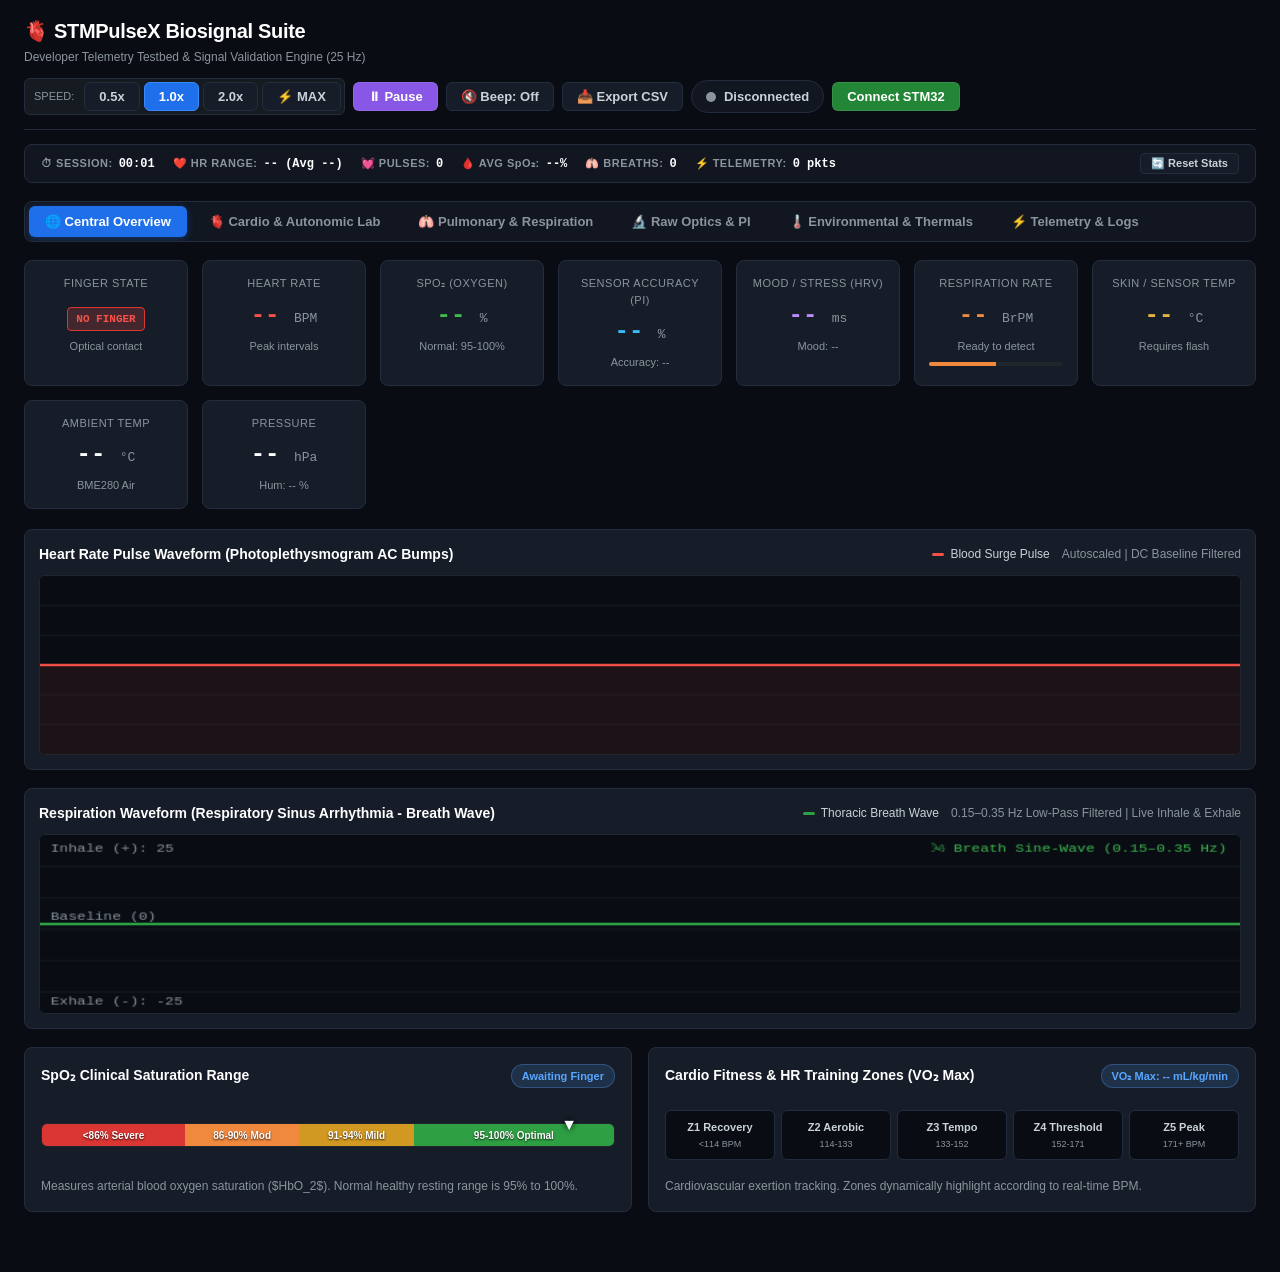
==== STMPulseX_Debug_Web/index.html @ 17042ef1 "feat(web): restructure developer telemetry suite into STMPulseX_Debug_Web with modular architecture " ====
<!DOCTYPE html>
<html lang="en">
<head>
  <meta charset="UTF-8">
  <meta name="viewport" content="width=device-width, initial-scale=1.0">
  <title>STMPulseX — Developer Biosignal Suite & Diagnostic Testbed</title>
  <link rel="stylesheet" href="css/main.css">
  <link rel="stylesheet" href="css/components.css">
</head>
<body>

  <!-- Top Header & Global Controls Toolbar -->
  <header>
    <div class="brand-wrap">
      <h1>🫀 STMPulseX Biosignal Suite</h1>
      <p>Developer Telemetry Testbed &amp; Signal Validation Engine (25 Hz)</p>
    </div>

    <div class="toolbar">
      <div style="display: flex; gap: 4px; align-items: center; background: #161b22; padding: 3px; border-radius: 6px; border: 1px solid var(--border);">
        <span style="font-size: 11px; color: var(--text-dim); margin: 0 6px;">SPEED:</span>
        <button class="btn btn-secondary" id="speedSlowBtn" onclick="setSpeed(0.5)">0.5x</button>
        <button class="btn btn-secondary active" id="speedNormalBtn" onclick="setSpeed(1.0)">1.0x</button>
        <button class="btn btn-secondary" id="speedFastBtn" onclick="setSpeed(2.0)">2.0x</button>
        <button class="btn btn-secondary" id="speedMaxBtn" onclick="setSpeed('max')" title="Real-time Max Speed (~1 sec sweep)">⚡ MAX</button>
      </div>

      <button class="btn btn-pause" id="pauseBtn" onclick="togglePause()">⏸ Pause</button>
      <button class="btn btn-secondary" id="audioBtn" onclick="toggleAudio()" title="Toggle clinical pulse audio beep">🔇 Beep: Off</button>
      <button class="btn btn-secondary" id="csvBtn" onclick="exportCSV()" title="Download session telemetry data as CSV">📥 Export CSV</button>

      <div class="status-badge">
        <span class="dot" id="statusDot"></span>
        <span id="statusText">Disconnected</span>
      </div>
      <button class="btn" id="connectBtn">Connect STM32</button>
    </div>
  </header>

  <!-- Live Session Statistics Banner -->
  <div class="session-stats-bar">
    <div class="stat-item"><span class="stat-label">⏱ SESSION:</span> <span class="stat-val" id="statElapsed">00:00</span></div>
    <div class="stat-item"><span class="stat-label">❤️ HR RANGE:</span> <span class="stat-val" id="statHRRange">-- (Avg --)</span></div>
    <div class="stat-item"><span class="stat-label">💓 PULSES:</span> <span class="stat-val" id="statBeats">0</span></div>
    <div class="stat-item"><span class="stat-label">🩸 AVG SpO₂:</span> <span class="stat-val" id="statAvgSpO2">--%</span></div>
    <div class="stat-item"><span class="stat-label">🫁 BREATHS:</span> <span class="stat-val" id="statBreaths">0</span></div>
    <div class="stat-item"><span class="stat-label">⚡ TELEMETRY:</span> <span class="stat-val" id="statPackets">0 pkts</span></div>
    <button class="btn-stat-reset" onclick="resetSessionStats()" title="Reset session counters">🔄 Reset Stats</button>
  </div>

  <!-- Primary Navigation Tabs -->
  <nav class="tab-nav">
    <button class="tab-btn active" data-tab="tab-overview">🌐 Central Overview</button>
    <button class="tab-btn" data-tab="tab-cardio">🫀 Cardio &amp; Autonomic Lab</button>
    <button class="tab-btn" data-tab="tab-respiration">🫁 Pulmonary &amp; Respiration</button>
    <button class="tab-btn" data-tab="tab-optics">🔬 Raw Optics &amp; PI</button>
    <button class="tab-btn" data-tab="tab-environment">🌡️ Environmental &amp; Thermals</button>
    <button class="tab-btn" data-tab="tab-telemetry">⚡ Telemetry &amp; Logs</button>
  </nav>

  <!-- Main Container -->
  <main class="tab-content">

    <!-- ==================== TAB 1: CENTRAL OVERVIEW ==================== -->
    <section class="tab-pane active" id="tab-overview">
      <!-- 9 Metric Summary Grid -->
      <div class="grid">
        <div class="card">
          <div class="label">Finger State</div>
          <div class="value" id="valFinger"><span class="finger-indicator finger-no">NO FINGER</span></div>
          <div class="subtext" id="subFinger">Optical contact</div>
        </div>
        <div class="card">
          <div class="label">Heart Rate</div>
          <div class="value" style="color: #f85149;"><span id="valBPM">--</span> <span class="unit">BPM</span></div>
          <div class="subtext" id="subBPM">Peak intervals</div>
        </div>
        <div class="card">
          <div class="label">SpO₂ (Oxygen)</div>
          <div class="value" style="color: #3fb950;"><span id="valSpO2">--</span> <span class="unit">%</span></div>
          <div class="subtext" id="subSpO2">Normal: 95-100%</div>
        </div>
        <div class="card">
          <div class="label">Sensor Accuracy (PI)</div>
          <div class="value" style="color: var(--cyan);"><span id="valPI">--</span> <span class="unit">%</span></div>
          <div class="subtext" id="subPI">Accuracy: --</div>
        </div>
        <div class="card">
          <div class="label">Mood / Stress (HRV)</div>
          <div class="value" style="color: var(--purple);"><span id="valHRV">--</span> <span class="unit">ms</span></div>
          <div class="subtext" id="subHRV">Mood: --</div>
        </div>
        <div class="card">
          <div class="label">Respiration Rate</div>
          <div class="value" style="color: var(--orange);"><span id="valResp">--</span> <span class="unit">BrPM</span></div>
          <div class="subtext" id="subResp">Ready to detect</div>
          <div style="margin-top: 8px; height: 4px; background: #21262d; border-radius: 2px; overflow: hidden;">
            <div id="breathBar" style="height: 100%; width: 50%; background: var(--orange); transition: width 0.12s linear;"></div>
          </div>
        </div>
        <div class="card">
          <div class="label">Skin / Sensor Temp</div>
          <div class="value" style="color: #e3b341;"><span id="valSkinTemp">--</span> <span class="unit">°C</span></div>
          <div class="subtext" id="subSkinTemp">Requires flash</div>
        </div>
        <div class="card">
          <div class="label">Ambient Temp</div>
          <div class="value"><span id="valTemp">--</span> <span class="unit">°C</span></div>
          <div class="subtext">BME280 Air</div>
        </div>
        <div class="card">
          <div class="label">Pressure</div>
          <div class="value"><span id="valPress">--</span> <span class="unit">hPa</span></div>
          <div class="subtext" id="subHum">Hum: -- %</div>
        </div>
      </div>

      <!-- Real-Time Waveform 1: PPG Pulse -->
      <div class="chart-container">
        <div class="chart-header">
          <div class="chart-title">Heart Rate Pulse Waveform (Photoplethysmogram AC Bumps)</div>
          <div class="legend">
            <div class="legend-item"><span class="legend-color" style="background: #f85149;"></span> Blood Surge Pulse</div>
            <div style="color: var(--text-dim);">Autoscaled | DC Baseline Filtered</div>
          </div>
        </div>
        <div class="canvas-wrap">
          <canvas id="ppgCanvas" width="900" height="180"></canvas>
          <div class="pause-overlay">PAUSED</div>
        </div>
      </div>

      <!-- Real-Time Waveform 2: Respiration Waveform -->
      <div class="chart-container">
        <div class="chart-header">
          <div class="chart-title">Respiration Waveform (Respiratory Sinus Arrhythmia - Breath Wave)</div>
          <div class="legend">
            <div class="legend-item"><span class="legend-color" style="background: #2ea043;"></span> Thoracic Breath Wave</div>
            <div style="color: var(--text-dim);">0.15–0.35 Hz Low-Pass Filtered | Live Inhale &amp; Exhale</div>
          </div>
        </div>
        <div class="canvas-wrap">
          <canvas id="respCanvas" width="900" height="170"></canvas>
          <div class="pause-overlay">PAUSED</div>
        </div>
      </div>

      <!-- Advanced Widgets: SpO2 Gauge & VO2 Max Zones -->
      <div class="analysis-panel">
        <div class="widget-card">
          <div class="widget-header">
            <div class="widget-title">SpO₂ Clinical Saturation Range</div>
            <div class="widget-badge" id="spo2Badge">Awaiting Finger</div>
          </div>
          <div class="meter-bar-container">
            <div class="meter-bar">
              <div class="meter-seg seg-severe"><span>&lt;86% Severe</span></div>
              <div class="meter-seg seg-mod"><span>86-90% Mod</span></div>
              <div class="meter-seg seg-mild"><span>91-94% Mild</span></div>
              <div class="meter-seg seg-optimal"><span>95-100% Optimal</span></div>
            </div>
            <div class="meter-needle" id="spo2Needle" style="left: 92%;">▼</div>
          </div>
          <div class="widget-desc" id="spo2Desc">Measures arterial blood oxygen saturation ($HbO_2$). Normal healthy resting range is 95% to 100%.</div>
        </div>

        <div class="widget-card">
          <div class="widget-header">
            <div class="widget-title">Cardio Fitness &amp; HR Training Zones (VO₂ Max)</div>
            <div class="widget-badge" id="vo2Badge">VO₂ Max: -- mL/kg/min</div>
          </div>
          <div class="zones-container">
            <div class="zone-box zone-1" id="zoneBox1">
              <div class="zone-name">Z1 Recovery</div>
              <div class="zone-range">&lt;114 BPM</div>
            </div>
            <div class="zone-box zone-2" id="zoneBox2">
              <div class="zone-name">Z2 Aerobic</div>
              <div class="zone-range">114-133</div>
            </div>
            <div class="zone-box zone-3" id="zoneBox3">
              <div class="zone-name">Z3 Tempo</div>
              <div class="zone-range">133-152</div>
            </div>
            <div class="zone-box zone-4" id="zoneBox4">
              <div class="zone-name">Z4 Threshold</div>
              <div class="zone-range">152-171</div>
            </div>
            <div class="zone-box zone-5" id="zoneBox5">
              <div class="zone-name">Z5 Peak</div>
              <div class="zone-range">171+ BPM</div>
            </div>
          </div>
          <div class="widget-desc" id="zoneDesc">Cardiovascular exertion tracking. Zones dynamically highlight according to real-time BPM.</div>
        </div>
      </div>
    </section>

    <!-- ==================== TAB 2: CARDIO LAB ==================== -->
    <section class="tab-pane" id="tab-cardio">
      <div class="chart-container">
        <div class="chart-header">
          <div class="chart-title">Photoplethysmogram (High-Resolution AC Blood Surge Pulse)</div>
          <div class="legend">
            <div class="legend-item"><span class="legend-color" style="background: #f85149;"></span> Systolic Peaks &amp; Dicrotic Notch</div>
          </div>
        </div>
        <div class="canvas-wrap">
          <canvas id="cardioPPGCanvas" width="900" height="190"></canvas>
          <div class="pause-overlay">PAUSED</div>
        </div>
      </div>

      <div class="chart-container">
        <div class="chart-header">
          <div class="chart-title">60-Second Physiological Trend Line (Autonomic Recovery &amp; Saturation History)</div>
          <div class="legend">
            <div class="legend-item"><span class="legend-color" style="background: #f85149;"></span> Heart Rate (40–160 BPM)</div>
            <div class="legend-item"><span class="legend-color" style="background: #3fb950;"></span> SpO₂ (80–100%)</div>
            <div style="color: var(--text-dim);">1 Hz Rolling Window | 60-Sec History</div>
          </div>
        </div>
        <div class="canvas-wrap">
          <canvas id="trendCanvas" width="900" height="170"></canvas>
          <div class="pause-overlay">PAUSED</div>
        </div>
      </div>
    </section>

    <!-- ==================== TAB 3: RESPIRATION LAB ==================== -->
    <section class="tab-pane" id="tab-respiration">
      <div class="chart-container">
        <div class="chart-header">
          <div class="chart-title">Respiration Waveform (Respiratory Sinus Arrhythmia - 0.15–0.35 Hz)</div>
          <div class="legend">
            <div class="legend-item"><span class="legend-color" style="background: #2ea043;"></span> Inhale Crest (+) / Exhale Trough (-)</div>
            <div style="color: var(--text-dim);">14-Sample Tuned Low-Pass Filter</div>
          </div>
        </div>
        <div class="canvas-wrap">
          <canvas id="respLabCanvas" width="900" height="200"></canvas>
          <div class="pause-overlay">PAUSED</div>
        </div>
      </div>

      <div class="widget-card" style="margin-bottom: 18px;">
        <div class="widget-header">
          <div class="widget-title">Respiratory Dynamics &amp; Testing Guide</div>
          <div class="widget-badge" style="background: rgba(46, 160, 67, 0.2); color: #3fb950; border-color: #2ea043;">Tuned for 5 to 54 BrPM</div>
        </div>
        <div style="font-size: 13px; color: var(--text); line-height: 1.6;">
          <p><strong>• Rapid Breathing / Hyperventilation:</strong> Breathe rapidly (panting). Notice the green sine wave tighten into fast oscillations (up to ~54 BrPM / 1.1s cycle) without being drowned out by the 1.2 Hz heartbeat pulse.</p>
          <p style="margin-top: 6px;"><strong>• Slow Meditative / Pranayama Breathing:</strong> Take deep, slow breaths. Notice the wave smoothly stretch wide across the screen (down to ~5 BrPM / 12s cycle).</p>
          <p style="margin-top: 6px;"><strong>• Breath-Holding / Apnea:</strong> Hold your breath for &gt;5.5 seconds. Notice the wave settle completely flat along the center dashed zero-baseline with status <code>Holding breath / Steady</code>.</p>
        </div>
      </div>
    </section>

    <!-- ==================== TAB 4: RAW OPTICS & PI ==================== -->
    <section class="tab-pane" id="tab-optics">
      <div class="chart-container">
        <div class="chart-header">
          <div class="chart-title">Raw Infrared Channel (880 nm Photodiode ADC Counts)</div>
          <div class="legend">
            <div class="legend-item"><span class="legend-color" style="background: var(--cyan);"></span> IR Channel (Cyan)</div>
            <div style="color: var(--text-dim);">Dynamic Autoscaled (Min/Max Centered)</div>
          </div>
        </div>
        <div class="canvas-wrap">
          <canvas id="rawIRCanvas" width="900" height="180"></canvas>
          <div class="pause-overlay">PAUSED</div>
        </div>
      </div>

      <div class="chart-container">
        <div class="chart-header">
          <div class="chart-title">Raw Red Channel (660 nm LED Photodiode ADC Counts)</div>
          <div class="legend">
            <div class="legend-item"><span class="legend-color" style="background: #fb923c;"></span> Red Channel (Orange)</div>
            <div style="color: var(--text-dim);">Dynamic Autoscaled (Min/Max Centered)</div>
          </div>
        </div>
        <div class="canvas-wrap">
          <canvas id="rawRedCanvas" width="900" height="180"></canvas>
          <div class="pause-overlay">PAUSED</div>
        </div>
      </div>
    </section>

    <!-- ==================== TAB 5: ENVIRONMENTAL & THERMALS ==================== -->
    <section class="tab-pane" id="tab-environment">
      <div class="analysis-panel">
        <div class="widget-card">
          <div class="widget-header">
            <div class="widget-title">Thermal Comparison &amp; Peripheral Gradient (ΔT)</div>
            <div class="widget-badge">Vasomotor Tone</div>
          </div>
          <div style="margin: 14px 0; font-size: 14px; line-height: 1.6;">
            <p><strong>Skin / Die Temperature:</strong> <span id="envSkinVal" style="color: #e3b341; font-weight: 700;">-- °C</span> (MAX30102 Die)</p>
            <p style="margin-top: 6px;"><strong>Ambient Air Temperature:</strong> <span id="envAirVal" style="font-weight: 700;">-- °C</span> (BME280)</p>
            <p style="margin-top: 8px; font-size: 15px;"><strong>Thermal Gradient (ΔT):</strong> <span id="envGradientVal" style="color: #3fb950; font-weight: 700;">-- °C</span></p>
          </div>
          <div class="widget-desc">A positive gradient (Skin &gt; Air by 3–8°C) confirms healthy peripheral circulation. A low or negative gradient indicates peripheral vasoconstriction or cold extremities.</div>
        </div>

        <div class="widget-card">
          <div class="widget-header">
            <div class="widget-title">Atmospheric &amp; Barometric Conditions</div>
            <div class="widget-badge">Bosch BME280</div>
          </div>
          <div style="margin: 14px 0; font-size: 14px; line-height: 1.6;">
            <p><strong>Barometric Pressure:</strong> <span id="envPressVal" style="font-weight: 700;">-- hPa</span></p>
            <p style="margin-top: 6px;"><strong>Relative Humidity:</strong> <span id="envHumVal" style="font-weight: 700;">-- %</span></p>
          </div>
          <div class="widget-desc">64-bit precision temperature, humidity, and barometric atmospheric pressure compensation.</div>
        </div>
      </div>
    </section>

    <!-- ==================== TAB 6: TELEMETRY & LOGS ==================== -->
    <section class="tab-pane" id="tab-telemetry">
      <div class="chart-header">
        <div class="chart-title" style="font-size: 13px;">Raw 25 Hz USB Serial Telemetry Stream</div>
        <div style="display: flex; align-items: center; gap: 8px;">
          <button class="btn btn-secondary" onclick="copyAllLogs()">📋 Copy All Logs</button>
          <button class="btn btn-secondary" onclick="copyLast100Logs()">📋 Copy Last 100 Lines</button>
          <button class="btn btn-secondary" onclick="clearLogs()">🗑 Clear</button>
          <button class="btn btn-secondary" onclick="exportCSV()">📥 Export CSV</button>
          <span class="toast" id="copyToast">✔ Copied!</span>
        </div>
      </div>
      <div class="log-box" id="logBox">Waiting for connection... Close PuTTY or serial monitors, then click "Connect STM32" above.</div>
    </section>

  </main>

  <!-- Modular Scripts -->
  <script src="js/audio.js"></script>
  <script src="js/export.js"></script>
  <script src="js/charts.js"></script>
  <script src="js/dsp.js"></script>
  <script src="js/app.js"></script>
</body>
</html>
---- STMPulseX_Debug_Web/css/main.css ----
:root {
  --bg: #090d13;
  --panel-bg: #111620;
  --card-bg: #161d28;
  --card-hover: #1c2534;
  --border: #232d3d;
  --border-focus: #388bfd;
  --text: #c9d1d9;
  --text-dim: #8b949e;
  --text-bright: #ffffff;
  --accent: #58a6ff;
  --green: #2ea043;
  --green-bright: #3fb950;
  --red: #f85149;
  --orange: #f0883e;
  --cyan: #38bdf8;
  --purple: #bc8cff;
  --yellow: #d29922;
  --font-main: -apple-system, BlinkMacSystemFont, "Segoe UI", Roboto, Helvetica, Arial, sans-serif;
  --font-mono: ui-monospace, SFMono-Regular, "SF Mono", Menlo, Consolas, "Liberation Mono", monospace;
}

* {
  box-sizing: border-box;
  margin: 0;
  padding: 0;
}

body {
  font-family: var(--font-main);
  background: var(--bg);
  color: var(--text);
  padding: 16px 24px 40px 24px;
  line-height: 1.5;
  -webkit-font-smoothing: antialiased;
}

/* Header & Controls Toolbar */
header {
  display: flex;
  justify-content: space-between;
  align-items: center;
  margin-bottom: 14px;
  padding-bottom: 14px;
  border-bottom: 1px solid var(--border);
  flex-wrap: wrap;
  gap: 12px;
}

.brand-wrap h1 {
  font-size: 20px;
  font-weight: 700;
  color: var(--text-bright);
  letter-spacing: -0.3px;
  display: flex;
  align-items: center;
  gap: 8px;
}

.brand-wrap p {
  font-size: 12px;
  color: var(--text-dim);
  margin-top: 2px;
}

.toolbar {
  display: flex;
  align-items: center;
  gap: 8px;
  flex-wrap: wrap;
}

/* Navigation Tabs */
.tab-nav {
  display: flex;
  gap: 6px;
  background: var(--panel-bg);
  padding: 4px;
  border-radius: 8px;
  border: 1px solid var(--border);
  margin-bottom: 18px;
  overflow-x: auto;
}

.tab-btn {
  background: transparent;
  color: var(--text-dim);
  border: none;
  padding: 8px 16px;
  font-size: 13px;
  font-weight: 600;
  border-radius: 6px;
  cursor: pointer;
  transition: all 0.2s ease;
  white-space: nowrap;
  display: inline-flex;
  align-items: center;
  gap: 6px;
}

.tab-btn:hover {
  color: var(--text-bright);
  background: rgba(255, 255, 255, 0.05);
}

.tab-btn.active {
  background: #1f6feb;
  color: #fff;
  box-shadow: 0 2px 8px rgba(31, 111, 235, 0.35);
}

.tab-content {
  display: block;
}

.tab-pane {
  display: none;
  animation: fadeIn 0.2s ease-in-out;
}

.tab-pane.active {
  display: block;
}

@keyframes fadeIn {
  from { opacity: 0; transform: translateY(4px); }
  to { opacity: 1; transform: translateY(0); }
}

/* Session Statistics Banner */
.session-stats-bar {
  display: flex;
  gap: 18px;
  align-items: center;
  background: var(--panel-bg);
  border: 1px solid var(--border);
  border-radius: 8px;
  padding: 8px 16px;
  margin-bottom: 18px;
  font-size: 12px;
  flex-wrap: wrap;
}

.stat-item {
  display: flex;
  gap: 6px;
  align-items: center;
}

.stat-label {
  color: var(--text-dim);
  font-weight: 600;
  letter-spacing: 0.5px;
  font-size: 11px;
}

.stat-val {
  color: var(--text-bright);
  font-family: var(--font-mono);
  font-weight: 700;
}

.btn-stat-reset {
  margin-left: auto;
  background: var(--card-bg);
  border: 1px solid var(--border);
  color: var(--text);
  border-radius: 4px;
  padding: 3px 10px;
  font-size: 11px;
  font-weight: 600;
  cursor: pointer;
  transition: all 0.15s ease;
}

.btn-stat-reset:hover {
  background: var(--card-hover);
  color: #fff;
  border-color: var(--border-focus);
}
---- STMPulseX_Debug_Web/css/components.css ----
/* Controls & Buttons */
.btn {
  background: #238636;
  color: #fff;
  border: 1px solid rgba(240, 246, 252, 0.1);
  padding: 6px 14px;
  border-radius: 6px;
  font-size: 13px;
  font-weight: 600;
  cursor: pointer;
  transition: background 0.2s, transform 0.1s;
  display: inline-flex;
  align-items: center;
  gap: 6px;
  user-select: none;
}
.btn:hover { background: #2ea043; }
.btn:active { transform: scale(0.98); }
.btn.disconnect { background: #da3633; }
.btn.disconnect:hover { background: #f85149; }

.btn-secondary {
  background: var(--card-bg);
  color: var(--text);
  border: 1px solid var(--border);
}
.btn-secondary:hover { background: var(--card-hover); color: #fff; }
.btn-secondary.active {
  background: #1f6feb;
  border-color: #388bfd;
  color: #fff;
}

.btn-pause {
  background: #8957e5;
  color: #fff;
}
.btn-pause:hover { background: #9e6cf7; }
.btn-pause.paused {
  background: #d29922;
  color: #000;
}
.btn-pause.paused:hover { background: #e3b341; }

.status-badge {
  display: inline-flex;
  align-items: center;
  gap: 8px;
  padding: 6px 14px;
  border-radius: 20px;
  font-size: 13px;
  font-weight: 600;
  background: var(--panel-bg);
  border: 1px solid var(--border);
}
.dot {
  width: 10px;
  height: 10px;
  border-radius: 50%;
  background: #8b949e;
  transition: all 0.3s ease;
}
.dot.connected {
  background: var(--green-bright);
  box-shadow: 0 0 10px var(--green-bright);
}

/* Metric Cards Grid */
.grid {
  display: grid;
  grid-template-columns: repeat(auto-fit, minmax(160px, 1fr));
  gap: 14px;
  margin-bottom: 20px;
}

.card {
  background: var(--card-bg);
  border: 1px solid var(--border);
  border-radius: 8px;
  padding: 14px;
  text-align: center;
  position: relative;
  transition: transform 0.15s, border-color 0.15s;
}
.card:hover {
  border-color: rgba(88, 166, 255, 0.4);
}

.card .label {
  font-size: 11px;
  text-transform: uppercase;
  color: var(--text-dim);
  margin-bottom: 6px;
  letter-spacing: 0.5px;
}
.card .value {
  font-size: 24px;
  font-weight: 700;
  color: var(--text-bright);
  font-family: var(--font-mono);
}
.card .unit {
  font-size: 13px;
  font-weight: normal;
  color: var(--text-dim);
}
.card .subtext {
  font-size: 11px;
  margin-top: 4px;
  color: var(--text-dim);
}

.finger-indicator {
  display: inline-block;
  padding: 3px 8px;
  border-radius: 4px;
  font-size: 11px;
  font-weight: 700;
}
.finger-yes { background: rgba(46, 160, 67, 0.25); color: #3fb950; border: 1px solid #2ea043; }
.finger-no { background: rgba(248, 81, 73, 0.2); color: #f85149; border: 1px solid #da3633; }

/* Analysis & Widgets Panel */
.analysis-panel {
  display: grid;
  grid-template-columns: repeat(auto-fit, minmax(400px, 1fr));
  gap: 16px;
  margin-bottom: 20px;
}
.widget-card {
  background: var(--card-bg);
  border: 1px solid var(--border);
  border-radius: 8px;
  padding: 16px;
  display: flex;
  flex-direction: column;
  justify-content: space-between;
}
.widget-header {
  display: flex;
  justify-content: space-between;
  align-items: center;
  margin-bottom: 12px;
}
.widget-title { font-size: 14px; font-weight: 600; color: var(--text-bright); }
.widget-badge {
  font-size: 11px;
  font-weight: 600;
  padding: 3px 10px;
  border-radius: 12px;
  background: rgba(88, 166, 255, 0.15);
  color: var(--accent);
  border: 1px solid rgba(88, 166, 255, 0.3);
}
.widget-desc {
  font-size: 12px;
  color: var(--text-dim);
  margin-top: 10px;
  line-height: 1.4;
}

/* SpO2 Clinical Range Meter */
.meter-bar-container {
  position: relative;
  height: 24px;
  margin: 10px 0 8px 0;
}
.meter-bar {
  display: flex;
  height: 100%;
  border-radius: 6px;
  overflow: hidden;
  border: 1px solid #21262d;
}
.meter-seg {
  text-align: center;
  font-size: 10px;
  font-weight: 700;
  line-height: 24px;
  color: #fff;
  text-shadow: 0 1px 2px rgba(0,0,0,0.8);
  white-space: nowrap;
  overflow: hidden;
}
.seg-severe { background: #da3633; width: 25%; }
.seg-mod { background: #f0883e; width: 20%; }
.seg-mild { background: #d29922; width: 20%; }
.seg-optimal { background: #2ea043; width: 35%; }
.meter-needle {
  position: absolute;
  top: -10px;
  transform: translateX(-50%);
  font-size: 16px;
  color: #fff;
  text-shadow: 0 0 6px #000;
  transition: left 0.35s ease;
  pointer-events: none;
}

/* 5-Zone Heart Rate Training Meter */
.zones-container {
  display: flex;
  gap: 6px;
  margin: 10px 0 8px 0;
}
.zone-box {
  flex: 1;
  padding: 8px 4px;
  text-align: center;
  border-radius: 6px;
  border: 1px solid var(--border);
  background: #090d13;
  transition: all 0.25s ease;
}
.zone-box .zone-name { font-size: 11px; font-weight: 700; color: #c9d1d9; margin-bottom: 2px; }
.zone-box .zone-range { font-size: 9px; color: #8b949e; }

.zone-1.active { border-color: #38bdf8; background: rgba(56, 189, 248, 0.22); box-shadow: 0 0 10px rgba(56, 189, 248, 0.35); }
.zone-2.active { border-color: #2ea043; background: rgba(46, 160, 67, 0.22); box-shadow: 0 0 10px rgba(46, 160, 67, 0.35); }
.zone-3.active { border-color: #d29922; background: rgba(210, 153, 34, 0.22); box-shadow: 0 0 10px rgba(210, 153, 34, 0.35); }
.zone-4.active { border-color: #f0883e; background: rgba(240, 136, 62, 0.22); box-shadow: 0 0 10px rgba(240, 136, 62, 0.35); }
.zone-5.active { border-color: #f85149; background: rgba(248, 81, 73, 0.22); box-shadow: 0 0 10px rgba(248, 81, 73, 0.35); }

/* Chart Containers - strictly full width */
.chart-container {
  background: var(--card-bg);
  border: 1px solid var(--border);
  border-radius: 8px;
  padding: 14px;
  margin-bottom: 18px;
  position: relative;
  width: 100%;
}
.chart-header {
  display: flex;
  justify-content: space-between;
  align-items: center;
  margin-bottom: 10px;
  flex-wrap: wrap;
  gap: 8px;
}
.chart-title { font-size: 14px; font-weight: 600; color: var(--text-bright); }
.legend {
  display: flex;
  gap: 12px;
  font-size: 12px;
  align-items: center;
}
.legend-item { display: flex; align-items: center; gap: 6px; }
.legend-color { width: 12px; height: 3px; border-radius: 2px; }

.canvas-wrap {
  position: relative;
  width: 100%;
}
canvas {
  width: 100% !important;
  height: 180px;
  display: block;
  background: #090d13;
  border-radius: 6px;
  border: 1px solid #21262d;
}
.pause-overlay {
  position: absolute;
  top: 10px;
  right: 14px;
  background: rgba(210, 153, 34, 0.9);
  color: #000;
  padding: 4px 10px;
  border-radius: 4px;
  font-size: 12px;
  font-weight: 700;
  letter-spacing: 0.5px;
  display: none;
}

/* Terminal Log */
.log-box {
  background: #090d13;
  border: 1px solid var(--border);
  border-radius: 6px;
  padding: 10px;
  font-family: var(--font-mono);
  font-size: 11px;
  color: var(--text-dim);
  height: 180px;
  overflow-y: auto;
  white-space: pre-wrap;
}
.toast {
  display: inline-block;
  padding: 4px 10px;
  border-radius: 4px;
  background: rgba(46, 160, 67, 0.3);
  color: #3fb950;
  border: 1px solid #2ea043;
  font-size: 12px;
  font-weight: 600;
  opacity: 0;
  transition: opacity 0.25s ease;
  margin-left: 8px;
}
.toast.show { opacity: 1; }
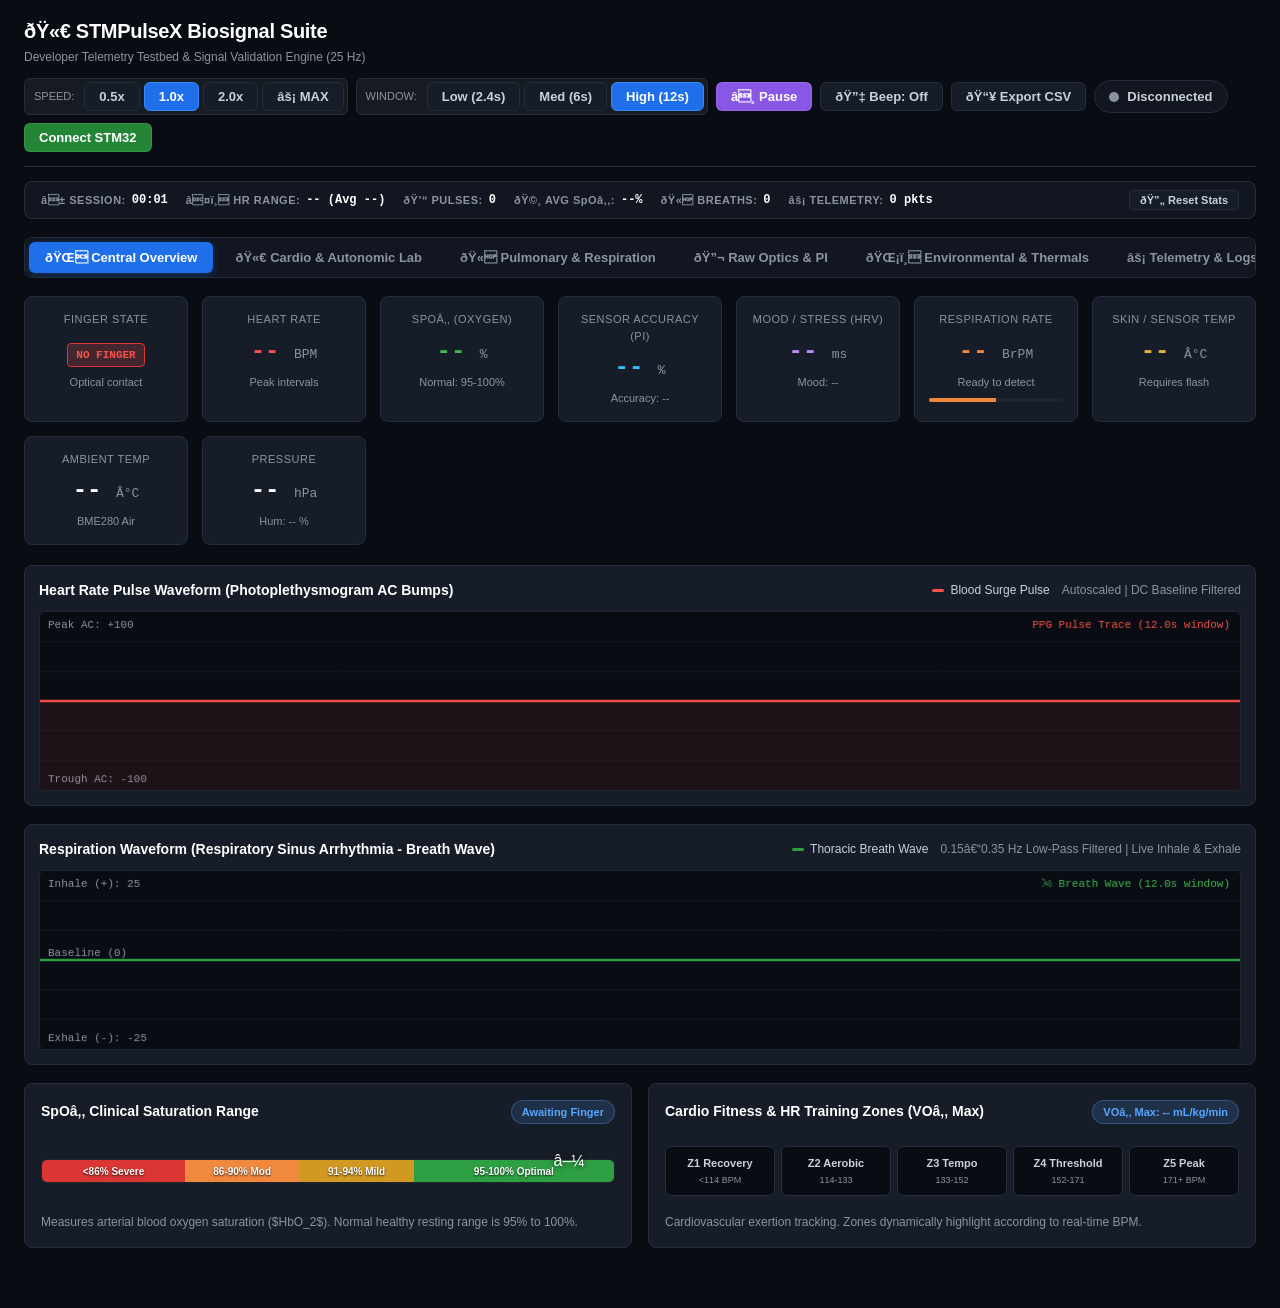
==== commit 28dbd055: "feat(web): overhaul respiration DSP, fix canvas aspect stretching, and add 3-tier window controller" ====
--- a/STMPulseX_Debug_Web/index.html
+++ b/STMPulseX_Debug_Web/index.html
@@ -1,18 +1,18 @@
-<!DOCTYPE html>
+﻿<!DOCTYPE html>
 <html lang="en">
 <head>
   <meta charset="UTF-8">
   <meta name="viewport" content="width=device-width, initial-scale=1.0">
-  <title>STMPulseX — Developer Biosignal Suite & Diagnostic Testbed</title>
-  <link rel="stylesheet" href="css/main.css">
-  <link rel="stylesheet" href="css/components.css">
+  <title>STMPulseX â€” Developer Biosignal Suite & Diagnostic Testbed</title>
+  <link rel="stylesheet" href="css/main.css?v=2.2">
+  <link rel="stylesheet" href="css/components.css?v=2.2">
 </head>
 <body>
 
   <!-- Top Header & Global Controls Toolbar -->
   <header>
     <div class="brand-wrap">
-      <h1>🫀 STMPulseX Biosignal Suite</h1>
+      <h1>ðŸ«€ STMPulseX Biosignal Suite</h1>
       <p>Developer Telemetry Testbed &amp; Signal Validation Engine (25 Hz)</p>
     </div>
 
@@ -22,12 +22,19 @@
         <button class="btn btn-secondary" id="speedSlowBtn" onclick="setSpeed(0.5)">0.5x</button>
         <button class="btn btn-secondary active" id="speedNormalBtn" onclick="setSpeed(1.0)">1.0x</button>
         <button class="btn btn-secondary" id="speedFastBtn" onclick="setSpeed(2.0)">2.0x</button>
-        <button class="btn btn-secondary" id="speedMaxBtn" onclick="setSpeed('max')" title="Real-time Max Speed (~1 sec sweep)">⚡ MAX</button>
-      </div>
-
-      <button class="btn btn-pause" id="pauseBtn" onclick="togglePause()">⏸ Pause</button>
-      <button class="btn btn-secondary" id="audioBtn" onclick="toggleAudio()" title="Toggle clinical pulse audio beep">🔇 Beep: Off</button>
-      <button class="btn btn-secondary" id="csvBtn" onclick="exportCSV()" title="Download session telemetry data as CSV">📥 Export CSV</button>
+        <button class="btn btn-secondary" id="speedMaxBtn" onclick="setSpeed('max')" title="Real-time Max Speed (~1 sec sweep)">âš¡ MAX</button>
+      </div>
+
+      <div style="display: flex; gap: 4px; align-items: center; background: #161b22; padding: 3px; border-radius: 6px; border: 1px solid var(--border);">
+        <span style="font-size: 11px; color: var(--text-dim); margin: 0 6px;">WINDOW:</span>
+        <button class="btn btn-secondary" id="winLowBtn" onclick="setWindow('low')" title="Low / Zoomed (60 samples ~2.4s) â€” High sensitivity">Low (2.4s)</button>
+        <button class="btn btn-secondary" id="winMedBtn" onclick="setWindow('med')" title="Medium (150 samples ~6s) â€” Balanced physiological view">Med (6s)</button>
+        <button class="btn btn-secondary active" id="winHighBtn" onclick="setWindow('high')" title="High (300 samples ~12s) â€” Wide baseline tracking">High (12s)</button>
+      </div>
+
+      <button class="btn btn-pause" id="pauseBtn" onclick="togglePause()">â¸ Pause</button>
+      <button class="btn btn-secondary" id="audioBtn" onclick="toggleAudio()" title="Toggle clinical pulse audio beep">ðŸ”‡ Beep: Off</button>
+      <button class="btn btn-secondary" id="csvBtn" onclick="exportCSV()" title="Download session telemetry data as CSV">ðŸ“¥ Export CSV</button>
 
       <div class="status-badge">
         <span class="dot" id="statusDot"></span>
@@ -39,23 +46,23 @@
 
   <!-- Live Session Statistics Banner -->
   <div class="session-stats-bar">
-    <div class="stat-item"><span class="stat-label">⏱ SESSION:</span> <span class="stat-val" id="statElapsed">00:00</span></div>
-    <div class="stat-item"><span class="stat-label">❤️ HR RANGE:</span> <span class="stat-val" id="statHRRange">-- (Avg --)</span></div>
-    <div class="stat-item"><span class="stat-label">💓 PULSES:</span> <span class="stat-val" id="statBeats">0</span></div>
-    <div class="stat-item"><span class="stat-label">🩸 AVG SpO₂:</span> <span class="stat-val" id="statAvgSpO2">--%</span></div>
-    <div class="stat-item"><span class="stat-label">🫁 BREATHS:</span> <span class="stat-val" id="statBreaths">0</span></div>
-    <div class="stat-item"><span class="stat-label">⚡ TELEMETRY:</span> <span class="stat-val" id="statPackets">0 pkts</span></div>
-    <button class="btn-stat-reset" onclick="resetSessionStats()" title="Reset session counters">🔄 Reset Stats</button>
+    <div class="stat-item"><span class="stat-label">â± SESSION:</span> <span class="stat-val" id="statElapsed">00:00</span></div>
+    <div class="stat-item"><span class="stat-label">â¤ï¸ HR RANGE:</span> <span class="stat-val" id="statHRRange">-- (Avg --)</span></div>
+    <div class="stat-item"><span class="stat-label">ðŸ’“ PULSES:</span> <span class="stat-val" id="statBeats">0</span></div>
+    <div class="stat-item"><span class="stat-label">ðŸ©¸ AVG SpOâ‚‚:</span> <span class="stat-val" id="statAvgSpO2">--%</span></div>
+    <div class="stat-item"><span class="stat-label">ðŸ« BREATHS:</span> <span class="stat-val" id="statBreaths">0</span></div>
+    <div class="stat-item"><span class="stat-label">âš¡ TELEMETRY:</span> <span class="stat-val" id="statPackets">0 pkts</span></div>
+    <button class="btn-stat-reset" onclick="resetSessionStats()" title="Reset session counters">ðŸ”„ Reset Stats</button>
   </div>
 
   <!-- Primary Navigation Tabs -->
   <nav class="tab-nav">
-    <button class="tab-btn active" data-tab="tab-overview">🌐 Central Overview</button>
-    <button class="tab-btn" data-tab="tab-cardio">🫀 Cardio &amp; Autonomic Lab</button>
-    <button class="tab-btn" data-tab="tab-respiration">🫁 Pulmonary &amp; Respiration</button>
-    <button class="tab-btn" data-tab="tab-optics">🔬 Raw Optics &amp; PI</button>
-    <button class="tab-btn" data-tab="tab-environment">🌡️ Environmental &amp; Thermals</button>
-    <button class="tab-btn" data-tab="tab-telemetry">⚡ Telemetry &amp; Logs</button>
+    <button class="tab-btn active" data-tab="tab-overview">ðŸŒ Central Overview</button>
+    <button class="tab-btn" data-tab="tab-cardio">ðŸ«€ Cardio &amp; Autonomic Lab</button>
+    <button class="tab-btn" data-tab="tab-respiration">ðŸ« Pulmonary &amp; Respiration</button>
+    <button class="tab-btn" data-tab="tab-optics">ðŸ”¬ Raw Optics &amp; PI</button>
+    <button class="tab-btn" data-tab="tab-environment">ðŸŒ¡ï¸ Environmental &amp; Thermals</button>
+    <button class="tab-btn" data-tab="tab-telemetry">âš¡ Telemetry &amp; Logs</button>
   </nav>
 
   <!-- Main Container -->
@@ -76,7 +83,7 @@
           <div class="subtext" id="subBPM">Peak intervals</div>
         </div>
         <div class="card">
-          <div class="label">SpO₂ (Oxygen)</div>
+          <div class="label">SpOâ‚‚ (Oxygen)</div>
           <div class="value" style="color: #3fb950;"><span id="valSpO2">--</span> <span class="unit">%</span></div>
           <div class="subtext" id="subSpO2">Normal: 95-100%</div>
         </div>
@@ -100,12 +107,12 @@
         </div>
         <div class="card">
           <div class="label">Skin / Sensor Temp</div>
-          <div class="value" style="color: #e3b341;"><span id="valSkinTemp">--</span> <span class="unit">°C</span></div>
+          <div class="value" style="color: #e3b341;"><span id="valSkinTemp">--</span> <span class="unit">Â°C</span></div>
           <div class="subtext" id="subSkinTemp">Requires flash</div>
         </div>
         <div class="card">
           <div class="label">Ambient Temp</div>
-          <div class="value"><span id="valTemp">--</span> <span class="unit">°C</span></div>
+          <div class="value"><span id="valTemp">--</span> <span class="unit">Â°C</span></div>
           <div class="subtext">BME280 Air</div>
         </div>
         <div class="card">
@@ -136,7 +143,7 @@
           <div class="chart-title">Respiration Waveform (Respiratory Sinus Arrhythmia - Breath Wave)</div>
           <div class="legend">
             <div class="legend-item"><span class="legend-color" style="background: #2ea043;"></span> Thoracic Breath Wave</div>
-            <div style="color: var(--text-dim);">0.15–0.35 Hz Low-Pass Filtered | Live Inhale &amp; Exhale</div>
+            <div style="color: var(--text-dim);">0.15â€“0.35 Hz Low-Pass Filtered | Live Inhale &amp; Exhale</div>
           </div>
         </div>
         <div class="canvas-wrap">
@@ -149,7 +156,7 @@
       <div class="analysis-panel">
         <div class="widget-card">
           <div class="widget-header">
-            <div class="widget-title">SpO₂ Clinical Saturation Range</div>
+            <div class="widget-title">SpOâ‚‚ Clinical Saturation Range</div>
             <div class="widget-badge" id="spo2Badge">Awaiting Finger</div>
           </div>
           <div class="meter-bar-container">
@@ -159,15 +166,15 @@
               <div class="meter-seg seg-mild"><span>91-94% Mild</span></div>
               <div class="meter-seg seg-optimal"><span>95-100% Optimal</span></div>
             </div>
-            <div class="meter-needle" id="spo2Needle" style="left: 92%;">▼</div>
+            <div class="meter-needle" id="spo2Needle" style="left: 92%;">â–¼</div>
           </div>
           <div class="widget-desc" id="spo2Desc">Measures arterial blood oxygen saturation ($HbO_2$). Normal healthy resting range is 95% to 100%.</div>
         </div>
 
         <div class="widget-card">
           <div class="widget-header">
-            <div class="widget-title">Cardio Fitness &amp; HR Training Zones (VO₂ Max)</div>
-            <div class="widget-badge" id="vo2Badge">VO₂ Max: -- mL/kg/min</div>
+            <div class="widget-title">Cardio Fitness &amp; HR Training Zones (VOâ‚‚ Max)</div>
+            <div class="widget-badge" id="vo2Badge">VOâ‚‚ Max: -- mL/kg/min</div>
           </div>
           <div class="zones-container">
             <div class="zone-box zone-1" id="zoneBox1">
@@ -215,8 +222,8 @@
         <div class="chart-header">
           <div class="chart-title">60-Second Physiological Trend Line (Autonomic Recovery &amp; Saturation History)</div>
           <div class="legend">
-            <div class="legend-item"><span class="legend-color" style="background: #f85149;"></span> Heart Rate (40–160 BPM)</div>
-            <div class="legend-item"><span class="legend-color" style="background: #3fb950;"></span> SpO₂ (80–100%)</div>
+            <div class="legend-item"><span class="legend-color" style="background: #f85149;"></span> Heart Rate (40â€“160 BPM)</div>
+            <div class="legend-item"><span class="legend-color" style="background: #3fb950;"></span> SpOâ‚‚ (80â€“100%)</div>
             <div style="color: var(--text-dim);">1 Hz Rolling Window | 60-Sec History</div>
           </div>
         </div>
@@ -231,7 +238,7 @@
     <section class="tab-pane" id="tab-respiration">
       <div class="chart-container">
         <div class="chart-header">
-          <div class="chart-title">Respiration Waveform (Respiratory Sinus Arrhythmia - 0.15–0.35 Hz)</div>
+          <div class="chart-title">Respiration Waveform (Respiratory Sinus Arrhythmia - 0.15â€“0.35 Hz)</div>
           <div class="legend">
             <div class="legend-item"><span class="legend-color" style="background: #2ea043;"></span> Inhale Crest (+) / Exhale Trough (-)</div>
             <div style="color: var(--text-dim);">14-Sample Tuned Low-Pass Filter</div>
@@ -249,9 +256,9 @@
           <div class="widget-badge" style="background: rgba(46, 160, 67, 0.2); color: #3fb950; border-color: #2ea043;">Tuned for 5 to 54 BrPM</div>
         </div>
         <div style="font-size: 13px; color: var(--text); line-height: 1.6;">
-          <p><strong>• Rapid Breathing / Hyperventilation:</strong> Breathe rapidly (panting). Notice the green sine wave tighten into fast oscillations (up to ~54 BrPM / 1.1s cycle) without being drowned out by the 1.2 Hz heartbeat pulse.</p>
-          <p style="margin-top: 6px;"><strong>• Slow Meditative / Pranayama Breathing:</strong> Take deep, slow breaths. Notice the wave smoothly stretch wide across the screen (down to ~5 BrPM / 12s cycle).</p>
-          <p style="margin-top: 6px;"><strong>• Breath-Holding / Apnea:</strong> Hold your breath for &gt;5.5 seconds. Notice the wave settle completely flat along the center dashed zero-baseline with status <code>Holding breath / Steady</code>.</p>
+          <p><strong>â€¢ Rapid Breathing / Hyperventilation:</strong> Breathe rapidly (panting). Notice the green sine wave tighten into fast oscillations (up to ~54 BrPM / 1.1s cycle) without being drowned out by the 1.2 Hz heartbeat pulse.</p>
+          <p style="margin-top: 6px;"><strong>â€¢ Slow Meditative / Pranayama Breathing:</strong> Take deep, slow breaths. Notice the wave smoothly stretch wide across the screen (down to ~5 BrPM / 12s cycle).</p>
+          <p style="margin-top: 6px;"><strong>â€¢ Breath-Holding / Apnea:</strong> Hold your breath for &gt;5.5 seconds. Notice the wave settle completely flat along the center dashed zero-baseline with status <code>Holding breath / Steady</code>.</p>
         </div>
       </div>
     </section>
@@ -292,15 +299,15 @@
       <div class="analysis-panel">
         <div class="widget-card">
           <div class="widget-header">
-            <div class="widget-title">Thermal Comparison &amp; Peripheral Gradient (ΔT)</div>
+            <div class="widget-title">Thermal Comparison &amp; Peripheral Gradient (Î”T)</div>
             <div class="widget-badge">Vasomotor Tone</div>
           </div>
           <div style="margin: 14px 0; font-size: 14px; line-height: 1.6;">
-            <p><strong>Skin / Die Temperature:</strong> <span id="envSkinVal" style="color: #e3b341; font-weight: 700;">-- °C</span> (MAX30102 Die)</p>
-            <p style="margin-top: 6px;"><strong>Ambient Air Temperature:</strong> <span id="envAirVal" style="font-weight: 700;">-- °C</span> (BME280)</p>
-            <p style="margin-top: 8px; font-size: 15px;"><strong>Thermal Gradient (ΔT):</strong> <span id="envGradientVal" style="color: #3fb950; font-weight: 700;">-- °C</span></p>
-          </div>
-          <div class="widget-desc">A positive gradient (Skin &gt; Air by 3–8°C) confirms healthy peripheral circulation. A low or negative gradient indicates peripheral vasoconstriction or cold extremities.</div>
+            <p><strong>Skin / Die Temperature:</strong> <span id="envSkinVal" style="color: #e3b341; font-weight: 700;">-- Â°C</span> (MAX30102 Die)</p>
+            <p style="margin-top: 6px;"><strong>Ambient Air Temperature:</strong> <span id="envAirVal" style="font-weight: 700;">-- Â°C</span> (BME280)</p>
+            <p style="margin-top: 8px; font-size: 15px;"><strong>Thermal Gradient (Î”T):</strong> <span id="envGradientVal" style="color: #3fb950; font-weight: 700;">-- Â°C</span></p>
+          </div>
+          <div class="widget-desc">A positive gradient (Skin &gt; Air by 3â€“8Â°C) confirms healthy peripheral circulation. A low or negative gradient indicates peripheral vasoconstriction or cold extremities.</div>
         </div>
 
         <div class="widget-card">
@@ -322,11 +329,11 @@
       <div class="chart-header">
         <div class="chart-title" style="font-size: 13px;">Raw 25 Hz USB Serial Telemetry Stream</div>
         <div style="display: flex; align-items: center; gap: 8px;">
-          <button class="btn btn-secondary" onclick="copyAllLogs()">📋 Copy All Logs</button>
-          <button class="btn btn-secondary" onclick="copyLast100Logs()">📋 Copy Last 100 Lines</button>
-          <button class="btn btn-secondary" onclick="clearLogs()">🗑 Clear</button>
-          <button class="btn btn-secondary" onclick="exportCSV()">📥 Export CSV</button>
-          <span class="toast" id="copyToast">✔ Copied!</span>
+          <button class="btn btn-secondary" onclick="copyAllLogs()">ðŸ“‹ Copy All Logs</button>
+          <button class="btn btn-secondary" onclick="copyLast100Logs()">ðŸ“‹ Copy Last 100 Lines</button>
+          <button class="btn btn-secondary" onclick="clearLogs()">ðŸ—‘ Clear</button>
+          <button class="btn btn-secondary" onclick="exportCSV()">ðŸ“¥ Export CSV</button>
+          <span class="toast" id="copyToast">âœ” Copied!</span>
         </div>
       </div>
       <div class="log-box" id="logBox">Waiting for connection... Close PuTTY or serial monitors, then click "Connect STM32" above.</div>
@@ -335,10 +342,10 @@
   </main>
 
   <!-- Modular Scripts -->
-  <script src="js/audio.js"></script>
-  <script src="js/export.js"></script>
-  <script src="js/charts.js"></script>
-  <script src="js/dsp.js"></script>
-  <script src="js/app.js"></script>
+  <script src="js/audio.js?v=2.2"></script>
+  <script src="js/export.js?v=2.2"></script>
+  <script src="js/charts.js?v=2.2"></script>
+  <script src="js/dsp.js?v=2.2"></script>
+  <script src="js/app.js?v=2.2"></script>
 </body>
 </html>
--- a/STMPulseX_Debug_Web/css/main.css
+++ b/STMPulseX_Debug_Web/css/main.css
@@ -178,3 +178,4 @@
   color: #fff;
   border-color: var(--border-focus);
 }
+
--- a/STMPulseX_Debug_Web/css/components.css
+++ b/STMPulseX_Debug_Web/css/components.css
@@ -302,3 +302,4 @@
   margin-left: 8px;
 }
 .toast.show { opacity: 1; }
+
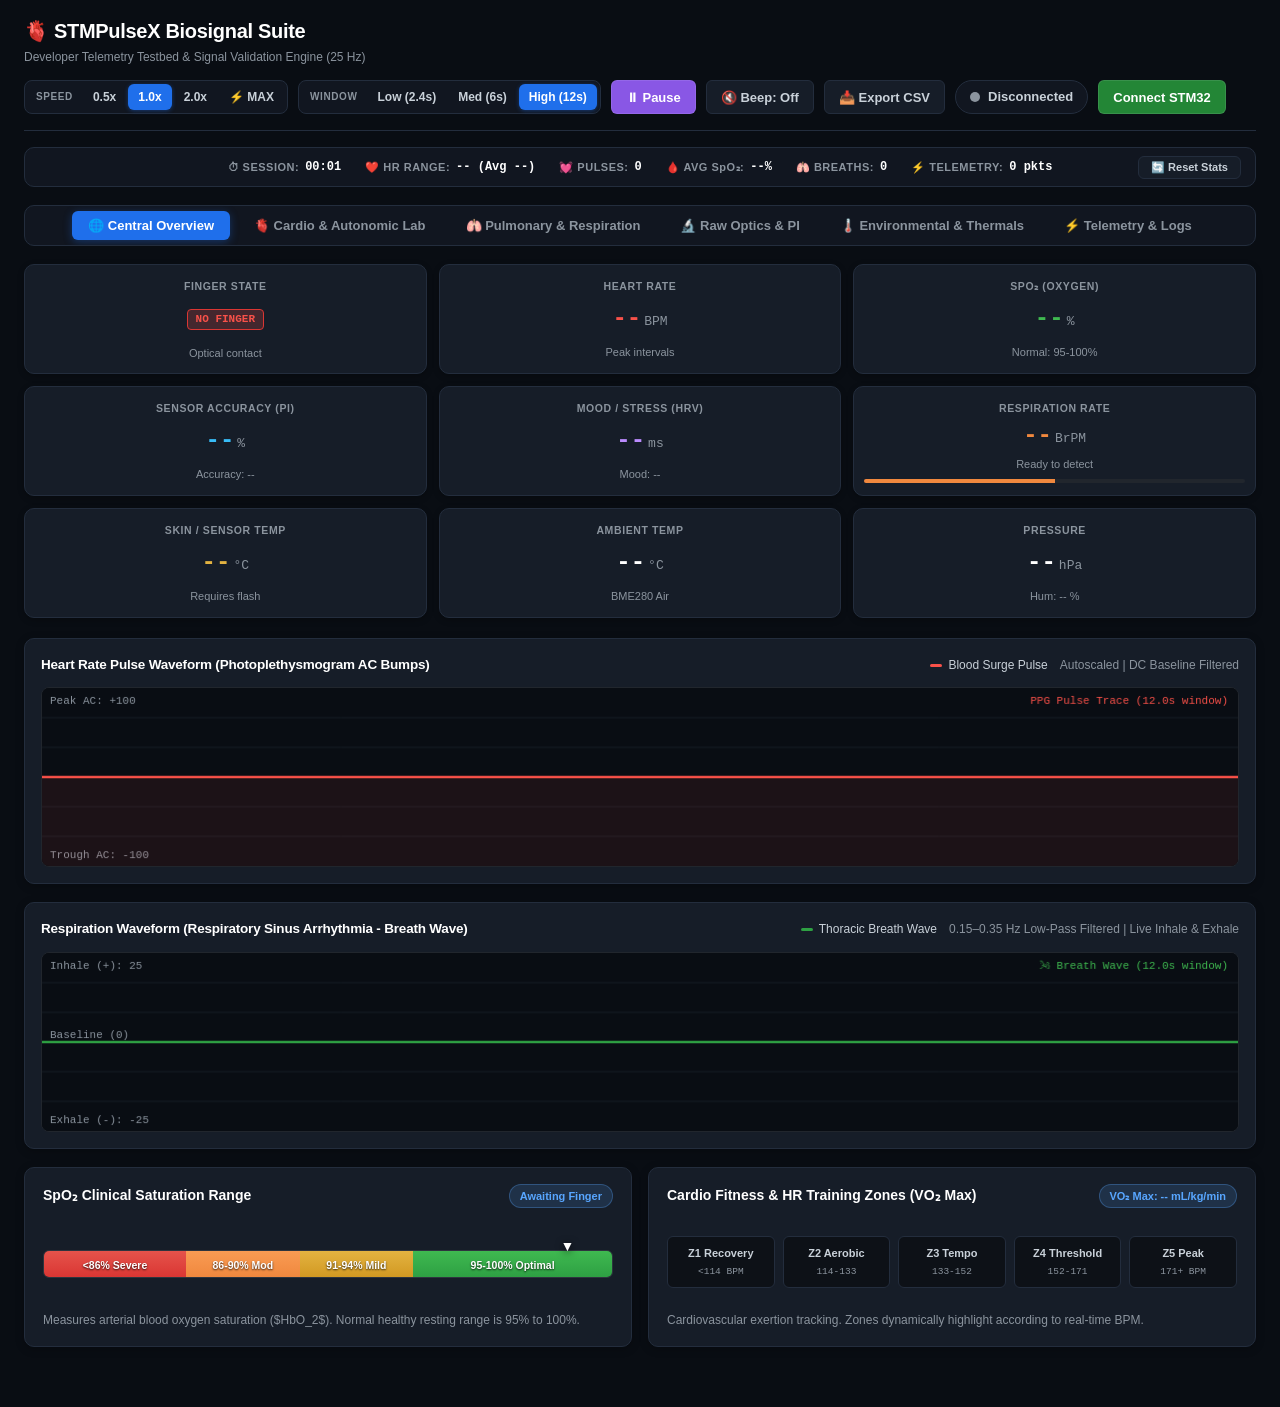
==== commit 3c1f5a58: "v0.1.1: Pre-BLE Working Copy - USB telemetry verified, UI centered & polished" ====
--- a/STMPulseX_Debug_Web/index.html
+++ b/STMPulseX_Debug_Web/index.html
@@ -1,40 +1,40 @@
-﻿<!DOCTYPE html>
+<!DOCTYPE html>
 <html lang="en">
 <head>
   <meta charset="UTF-8">
   <meta name="viewport" content="width=device-width, initial-scale=1.0">
-  <title>STMPulseX â€” Developer Biosignal Suite & Diagnostic Testbed</title>
-  <link rel="stylesheet" href="css/main.css?v=2.2">
-  <link rel="stylesheet" href="css/components.css?v=2.2">
+  <title>STMPulseX — Developer Biosignal Suite & Diagnostic Testbed</title>
+  <link rel="stylesheet" href="css/main.css?v=2.4">
+  <link rel="stylesheet" href="css/components.css?v=2.4">
 </head>
 <body>
 
   <!-- Top Header & Global Controls Toolbar -->
   <header>
     <div class="brand-wrap">
-      <h1>ðŸ«€ STMPulseX Biosignal Suite</h1>
+      <h1>🫀 STMPulseX Biosignal Suite</h1>
       <p>Developer Telemetry Testbed &amp; Signal Validation Engine (25 Hz)</p>
     </div>
 
     <div class="toolbar">
-      <div style="display: flex; gap: 4px; align-items: center; background: #161b22; padding: 3px; border-radius: 6px; border: 1px solid var(--border);">
-        <span style="font-size: 11px; color: var(--text-dim); margin: 0 6px;">SPEED:</span>
+      <div class="segmented-control">
+        <span class="segmented-label">SPEED</span>
         <button class="btn btn-secondary" id="speedSlowBtn" onclick="setSpeed(0.5)">0.5x</button>
         <button class="btn btn-secondary active" id="speedNormalBtn" onclick="setSpeed(1.0)">1.0x</button>
         <button class="btn btn-secondary" id="speedFastBtn" onclick="setSpeed(2.0)">2.0x</button>
-        <button class="btn btn-secondary" id="speedMaxBtn" onclick="setSpeed('max')" title="Real-time Max Speed (~1 sec sweep)">âš¡ MAX</button>
-      </div>
-
-      <div style="display: flex; gap: 4px; align-items: center; background: #161b22; padding: 3px; border-radius: 6px; border: 1px solid var(--border);">
-        <span style="font-size: 11px; color: var(--text-dim); margin: 0 6px;">WINDOW:</span>
-        <button class="btn btn-secondary" id="winLowBtn" onclick="setWindow('low')" title="Low / Zoomed (60 samples ~2.4s) â€” High sensitivity">Low (2.4s)</button>
-        <button class="btn btn-secondary" id="winMedBtn" onclick="setWindow('med')" title="Medium (150 samples ~6s) â€” Balanced physiological view">Med (6s)</button>
-        <button class="btn btn-secondary active" id="winHighBtn" onclick="setWindow('high')" title="High (300 samples ~12s) â€” Wide baseline tracking">High (12s)</button>
-      </div>
-
-      <button class="btn btn-pause" id="pauseBtn" onclick="togglePause()">â¸ Pause</button>
-      <button class="btn btn-secondary" id="audioBtn" onclick="toggleAudio()" title="Toggle clinical pulse audio beep">ðŸ”‡ Beep: Off</button>
-      <button class="btn btn-secondary" id="csvBtn" onclick="exportCSV()" title="Download session telemetry data as CSV">ðŸ“¥ Export CSV</button>
+        <button class="btn btn-secondary" id="speedMaxBtn" onclick="setSpeed('max')" title="Real-time Max Speed (~1 sec sweep)">⚡ MAX</button>
+      </div>
+
+      <div class="segmented-control">
+        <span class="segmented-label">WINDOW</span>
+        <button class="btn btn-secondary" id="winLowBtn" onclick="setWindow('low')" title="Low / Zoomed (60 samples ~2.4s) — High sensitivity">Low (2.4s)</button>
+        <button class="btn btn-secondary" id="winMedBtn" onclick="setWindow('med')" title="Medium (150 samples ~6s) — Balanced physiological view">Med (6s)</button>
+        <button class="btn btn-secondary active" id="winHighBtn" onclick="setWindow('high')" title="High (300 samples ~12s) — Wide baseline tracking">High (12s)</button>
+      </div>
+
+      <button class="btn btn-pause" id="pauseBtn" onclick="togglePause()">⏸ Pause</button>
+      <button class="btn btn-secondary" id="audioBtn" onclick="toggleAudio()" title="Toggle clinical pulse audio beep">🔇 Beep: Off</button>
+      <button class="btn btn-secondary" id="csvBtn" onclick="exportCSV()" title="Download session telemetry data as CSV">📥 Export CSV</button>
 
       <div class="status-badge">
         <span class="dot" id="statusDot"></span>
@@ -46,23 +46,23 @@
 
   <!-- Live Session Statistics Banner -->
   <div class="session-stats-bar">
-    <div class="stat-item"><span class="stat-label">â± SESSION:</span> <span class="stat-val" id="statElapsed">00:00</span></div>
-    <div class="stat-item"><span class="stat-label">â¤ï¸ HR RANGE:</span> <span class="stat-val" id="statHRRange">-- (Avg --)</span></div>
-    <div class="stat-item"><span class="stat-label">ðŸ’“ PULSES:</span> <span class="stat-val" id="statBeats">0</span></div>
-    <div class="stat-item"><span class="stat-label">ðŸ©¸ AVG SpOâ‚‚:</span> <span class="stat-val" id="statAvgSpO2">--%</span></div>
-    <div class="stat-item"><span class="stat-label">ðŸ« BREATHS:</span> <span class="stat-val" id="statBreaths">0</span></div>
-    <div class="stat-item"><span class="stat-label">âš¡ TELEMETRY:</span> <span class="stat-val" id="statPackets">0 pkts</span></div>
-    <button class="btn-stat-reset" onclick="resetSessionStats()" title="Reset session counters">ðŸ”„ Reset Stats</button>
+    <div class="stat-item"><span class="stat-label">⏱ SESSION:</span> <span class="stat-val" id="statElapsed">00:00</span></div>
+    <div class="stat-item"><span class="stat-label">❤️ HR RANGE:</span> <span class="stat-val" id="statHRRange">-- (Avg --)</span></div>
+    <div class="stat-item"><span class="stat-label">💓 PULSES:</span> <span class="stat-val" id="statBeats">0</span></div>
+    <div class="stat-item"><span class="stat-label">🩸 AVG SpO₂:</span> <span class="stat-val" id="statAvgSpO2">--%</span></div>
+    <div class="stat-item"><span class="stat-label">🫁 BREATHS:</span> <span class="stat-val" id="statBreaths">0</span></div>
+    <div class="stat-item"><span class="stat-label">⚡ TELEMETRY:</span> <span class="stat-val" id="statPackets">0 pkts</span></div>
+    <button class="btn-stat-reset" onclick="resetSessionStats()" title="Reset session counters">🔄 Reset Stats</button>
   </div>
 
   <!-- Primary Navigation Tabs -->
   <nav class="tab-nav">
-    <button class="tab-btn active" data-tab="tab-overview">ðŸŒ Central Overview</button>
-    <button class="tab-btn" data-tab="tab-cardio">ðŸ«€ Cardio &amp; Autonomic Lab</button>
-    <button class="tab-btn" data-tab="tab-respiration">ðŸ« Pulmonary &amp; Respiration</button>
-    <button class="tab-btn" data-tab="tab-optics">ðŸ”¬ Raw Optics &amp; PI</button>
-    <button class="tab-btn" data-tab="tab-environment">ðŸŒ¡ï¸ Environmental &amp; Thermals</button>
-    <button class="tab-btn" data-tab="tab-telemetry">âš¡ Telemetry &amp; Logs</button>
+    <button class="tab-btn active" data-tab="tab-overview">🌐 Central Overview</button>
+    <button class="tab-btn" data-tab="tab-cardio">🫀 Cardio &amp; Autonomic Lab</button>
+    <button class="tab-btn" data-tab="tab-respiration">🫁 Pulmonary &amp; Respiration</button>
+    <button class="tab-btn" data-tab="tab-optics">🔬 Raw Optics &amp; PI</button>
+    <button class="tab-btn" data-tab="tab-environment">🌡️ Environmental &amp; Thermals</button>
+    <button class="tab-btn" data-tab="tab-telemetry">⚡ Telemetry &amp; Logs</button>
   </nav>
 
   <!-- Main Container -->
@@ -83,7 +83,7 @@
           <div class="subtext" id="subBPM">Peak intervals</div>
         </div>
         <div class="card">
-          <div class="label">SpOâ‚‚ (Oxygen)</div>
+          <div class="label">SpO₂ (Oxygen)</div>
           <div class="value" style="color: #3fb950;"><span id="valSpO2">--</span> <span class="unit">%</span></div>
           <div class="subtext" id="subSpO2">Normal: 95-100%</div>
         </div>
@@ -101,18 +101,18 @@
           <div class="label">Respiration Rate</div>
           <div class="value" style="color: var(--orange);"><span id="valResp">--</span> <span class="unit">BrPM</span></div>
           <div class="subtext" id="subResp">Ready to detect</div>
-          <div style="margin-top: 8px; height: 4px; background: #21262d; border-radius: 2px; overflow: hidden;">
-            <div id="breathBar" style="height: 100%; width: 50%; background: var(--orange); transition: width 0.12s linear;"></div>
+          <div class="breath-bar-track">
+            <div id="breathBar" class="breath-bar-fill"></div>
           </div>
         </div>
         <div class="card">
           <div class="label">Skin / Sensor Temp</div>
-          <div class="value" style="color: #e3b341;"><span id="valSkinTemp">--</span> <span class="unit">Â°C</span></div>
+          <div class="value" style="color: #e3b341;"><span id="valSkinTemp">--</span> <span class="unit">°C</span></div>
           <div class="subtext" id="subSkinTemp">Requires flash</div>
         </div>
         <div class="card">
           <div class="label">Ambient Temp</div>
-          <div class="value"><span id="valTemp">--</span> <span class="unit">Â°C</span></div>
+          <div class="value"><span id="valTemp">--</span> <span class="unit">°C</span></div>
           <div class="subtext">BME280 Air</div>
         </div>
         <div class="card">
@@ -143,7 +143,7 @@
           <div class="chart-title">Respiration Waveform (Respiratory Sinus Arrhythmia - Breath Wave)</div>
           <div class="legend">
             <div class="legend-item"><span class="legend-color" style="background: #2ea043;"></span> Thoracic Breath Wave</div>
-            <div style="color: var(--text-dim);">0.15â€“0.35 Hz Low-Pass Filtered | Live Inhale &amp; Exhale</div>
+            <div style="color: var(--text-dim);">0.15–0.35 Hz Low-Pass Filtered | Live Inhale &amp; Exhale</div>
           </div>
         </div>
         <div class="canvas-wrap">
@@ -156,7 +156,7 @@
       <div class="analysis-panel">
         <div class="widget-card">
           <div class="widget-header">
-            <div class="widget-title">SpOâ‚‚ Clinical Saturation Range</div>
+            <div class="widget-title">SpO₂ Clinical Saturation Range</div>
             <div class="widget-badge" id="spo2Badge">Awaiting Finger</div>
           </div>
           <div class="meter-bar-container">
@@ -166,15 +166,15 @@
               <div class="meter-seg seg-mild"><span>91-94% Mild</span></div>
               <div class="meter-seg seg-optimal"><span>95-100% Optimal</span></div>
             </div>
-            <div class="meter-needle" id="spo2Needle" style="left: 92%;">â–¼</div>
+            <div class="meter-needle" id="spo2Needle" style="left: 92%;">▼</div>
           </div>
           <div class="widget-desc" id="spo2Desc">Measures arterial blood oxygen saturation ($HbO_2$). Normal healthy resting range is 95% to 100%.</div>
         </div>
 
         <div class="widget-card">
           <div class="widget-header">
-            <div class="widget-title">Cardio Fitness &amp; HR Training Zones (VOâ‚‚ Max)</div>
-            <div class="widget-badge" id="vo2Badge">VOâ‚‚ Max: -- mL/kg/min</div>
+            <div class="widget-title">Cardio Fitness &amp; HR Training Zones (VO₂ Max)</div>
+            <div class="widget-badge" id="vo2Badge">VO₂ Max: -- mL/kg/min</div>
           </div>
           <div class="zones-container">
             <div class="zone-box zone-1" id="zoneBox1">
@@ -222,8 +222,8 @@
         <div class="chart-header">
           <div class="chart-title">60-Second Physiological Trend Line (Autonomic Recovery &amp; Saturation History)</div>
           <div class="legend">
-            <div class="legend-item"><span class="legend-color" style="background: #f85149;"></span> Heart Rate (40â€“160 BPM)</div>
-            <div class="legend-item"><span class="legend-color" style="background: #3fb950;"></span> SpOâ‚‚ (80â€“100%)</div>
+            <div class="legend-item"><span class="legend-color" style="background: #f85149;"></span> Heart Rate (40–160 BPM)</div>
+            <div class="legend-item"><span class="legend-color" style="background: #3fb950;"></span> SpO₂ (80–100%)</div>
             <div style="color: var(--text-dim);">1 Hz Rolling Window | 60-Sec History</div>
           </div>
         </div>
@@ -238,7 +238,7 @@
     <section class="tab-pane" id="tab-respiration">
       <div class="chart-container">
         <div class="chart-header">
-          <div class="chart-title">Respiration Waveform (Respiratory Sinus Arrhythmia - 0.15â€“0.35 Hz)</div>
+          <div class="chart-title">Respiration Waveform (Respiratory Sinus Arrhythmia - 0.15–0.35 Hz)</div>
           <div class="legend">
             <div class="legend-item"><span class="legend-color" style="background: #2ea043;"></span> Inhale Crest (+) / Exhale Trough (-)</div>
             <div style="color: var(--text-dim);">14-Sample Tuned Low-Pass Filter</div>
@@ -256,9 +256,9 @@
           <div class="widget-badge" style="background: rgba(46, 160, 67, 0.2); color: #3fb950; border-color: #2ea043;">Tuned for 5 to 54 BrPM</div>
         </div>
         <div style="font-size: 13px; color: var(--text); line-height: 1.6;">
-          <p><strong>â€¢ Rapid Breathing / Hyperventilation:</strong> Breathe rapidly (panting). Notice the green sine wave tighten into fast oscillations (up to ~54 BrPM / 1.1s cycle) without being drowned out by the 1.2 Hz heartbeat pulse.</p>
-          <p style="margin-top: 6px;"><strong>â€¢ Slow Meditative / Pranayama Breathing:</strong> Take deep, slow breaths. Notice the wave smoothly stretch wide across the screen (down to ~5 BrPM / 12s cycle).</p>
-          <p style="margin-top: 6px;"><strong>â€¢ Breath-Holding / Apnea:</strong> Hold your breath for &gt;5.5 seconds. Notice the wave settle completely flat along the center dashed zero-baseline with status <code>Holding breath / Steady</code>.</p>
+          <p><strong>• Rapid Breathing / Hyperventilation:</strong> Breathe rapidly (panting). Notice the green sine wave tighten into fast oscillations (up to ~54 BrPM / 1.1s cycle) without being drowned out by the 1.2 Hz heartbeat pulse.</p>
+          <p style="margin-top: 6px;"><strong>• Slow Meditative / Pranayama Breathing:</strong> Take deep, slow breaths. Notice the wave smoothly stretch wide across the screen (down to ~5 BrPM / 12s cycle).</p>
+          <p style="margin-top: 6px;"><strong>• Breath-Holding / Apnea:</strong> Hold your breath for &gt;5.5 seconds. Notice the wave settle completely flat along the center dashed zero-baseline with status <code>Holding breath / Steady</code>.</p>
         </div>
       </div>
     </section>
@@ -299,15 +299,15 @@
       <div class="analysis-panel">
         <div class="widget-card">
           <div class="widget-header">
-            <div class="widget-title">Thermal Comparison &amp; Peripheral Gradient (Î”T)</div>
+            <div class="widget-title">Thermal Comparison &amp; Peripheral Gradient (ΔT)</div>
             <div class="widget-badge">Vasomotor Tone</div>
           </div>
           <div style="margin: 14px 0; font-size: 14px; line-height: 1.6;">
-            <p><strong>Skin / Die Temperature:</strong> <span id="envSkinVal" style="color: #e3b341; font-weight: 700;">-- Â°C</span> (MAX30102 Die)</p>
-            <p style="margin-top: 6px;"><strong>Ambient Air Temperature:</strong> <span id="envAirVal" style="font-weight: 700;">-- Â°C</span> (BME280)</p>
-            <p style="margin-top: 8px; font-size: 15px;"><strong>Thermal Gradient (Î”T):</strong> <span id="envGradientVal" style="color: #3fb950; font-weight: 700;">-- Â°C</span></p>
-          </div>
-          <div class="widget-desc">A positive gradient (Skin &gt; Air by 3â€“8Â°C) confirms healthy peripheral circulation. A low or negative gradient indicates peripheral vasoconstriction or cold extremities.</div>
+            <p><strong>Skin / Die Temperature:</strong> <span id="envSkinVal" style="color: #e3b341; font-weight: 700;">-- °C</span> (MAX30102 Die)</p>
+            <p style="margin-top: 6px;"><strong>Ambient Air Temperature:</strong> <span id="envAirVal" style="font-weight: 700;">-- °C</span> (BME280)</p>
+            <p style="margin-top: 8px; font-size: 15px;"><strong>Thermal Gradient (ΔT):</strong> <span id="envGradientVal" style="color: #3fb950; font-weight: 700;">-- °C</span></p>
+          </div>
+          <div class="widget-desc">A positive gradient (Skin &gt; Air by 3–8°C) confirms healthy peripheral circulation. A low or negative gradient indicates peripheral vasoconstriction or cold extremities.</div>
         </div>
 
         <div class="widget-card">
@@ -329,11 +329,11 @@
       <div class="chart-header">
         <div class="chart-title" style="font-size: 13px;">Raw 25 Hz USB Serial Telemetry Stream</div>
         <div style="display: flex; align-items: center; gap: 8px;">
-          <button class="btn btn-secondary" onclick="copyAllLogs()">ðŸ“‹ Copy All Logs</button>
-          <button class="btn btn-secondary" onclick="copyLast100Logs()">ðŸ“‹ Copy Last 100 Lines</button>
-          <button class="btn btn-secondary" onclick="clearLogs()">ðŸ—‘ Clear</button>
-          <button class="btn btn-secondary" onclick="exportCSV()">ðŸ“¥ Export CSV</button>
-          <span class="toast" id="copyToast">âœ” Copied!</span>
+          <button class="btn btn-secondary" onclick="copyAllLogs()">📋 Copy All Logs</button>
+          <button class="btn btn-secondary" onclick="copyLast100Logs()">📋 Copy Last 100 Lines</button>
+          <button class="btn btn-secondary" onclick="clearLogs()">🗑 Clear</button>
+          <button class="btn btn-secondary" onclick="exportCSV()">📥 Export CSV</button>
+          <span class="toast" id="copyToast">✔ Copied!</span>
         </div>
       </div>
       <div class="log-box" id="logBox">Waiting for connection... Close PuTTY or serial monitors, then click "Connect STM32" above.</div>
@@ -345,7 +345,7 @@
   <script src="js/audio.js?v=2.2"></script>
   <script src="js/export.js?v=2.2"></script>
   <script src="js/charts.js?v=2.2"></script>
-  <script src="js/dsp.js?v=2.2"></script>
+  <script src="js/dsp.js?v=2.3"></script>
   <script src="js/app.js?v=2.2"></script>
 </body>
 </html>
--- a/STMPulseX_Debug_Web/css/main.css
+++ b/STMPulseX_Debug_Web/css/main.css
@@ -26,6 +26,22 @@
   padding: 0;
 }
 
+/* Custom Sleek Dark Scrollbar */
+::-webkit-scrollbar {
+  width: 8px;
+  height: 8px;
+}
+::-webkit-scrollbar-track {
+  background: var(--bg);
+}
+::-webkit-scrollbar-thumb {
+  background: #232d3d;
+  border-radius: 4px;
+}
+::-webkit-scrollbar-thumb:hover {
+  background: #388bfd;
+}
+
 body {
   font-family: var(--font-main);
   background: var(--bg);
@@ -40,11 +56,11 @@
   display: flex;
   justify-content: space-between;
   align-items: center;
-  margin-bottom: 14px;
-  padding-bottom: 14px;
+  margin-bottom: 16px;
+  padding-bottom: 16px;
   border-bottom: 1px solid var(--border);
   flex-wrap: wrap;
-  gap: 12px;
+  gap: 14px;
 }
 
 .brand-wrap h1 {
@@ -66,17 +82,19 @@
 .toolbar {
   display: flex;
   align-items: center;
+  gap: 10px;
+  flex-wrap: wrap;
+}
+
+/* Primary Navigation Tabs — Center Aligned */
+.tab-nav {
+  display: flex;
+  justify-content: center;
+  align-items: center;
   gap: 8px;
-  flex-wrap: wrap;
-}
-
-/* Navigation Tabs */
-.tab-nav {
-  display: flex;
-  gap: 6px;
   background: var(--panel-bg);
-  padding: 4px;
-  border-radius: 8px;
+  padding: 5px 8px;
+  border-radius: 10px;
   border: 1px solid var(--border);
   margin-bottom: 18px;
   overflow-x: auto;
@@ -86,7 +104,7 @@
   background: transparent;
   color: var(--text-dim);
   border: none;
-  padding: 8px 16px;
+  padding: 7px 16px;
   font-size: 13px;
   font-weight: 600;
   border-radius: 6px;
@@ -127,22 +145,24 @@
   to { opacity: 1; transform: translateY(0); }
 }
 
-/* Session Statistics Banner */
+/* Session Statistics Banner — Center Aligned */
 .session-stats-bar {
   display: flex;
-  gap: 18px;
-  align-items: center;
+  justify-content: center;
+  align-items: center;
+  gap: 24px;
   background: var(--panel-bg);
   border: 1px solid var(--border);
-  border-radius: 8px;
-  padding: 8px 16px;
+  border-radius: 10px;
+  padding: 10px 20px;
   margin-bottom: 18px;
   font-size: 12px;
   flex-wrap: wrap;
+  position: relative;
 }
 
 .stat-item {
-  display: flex;
+  display: inline-flex;
   gap: 6px;
   align-items: center;
 }
@@ -165,8 +185,8 @@
   background: var(--card-bg);
   border: 1px solid var(--border);
   color: var(--text);
-  border-radius: 4px;
-  padding: 3px 10px;
+  border-radius: 6px;
+  padding: 4px 12px;
   font-size: 11px;
   font-weight: 600;
   cursor: pointer;
@@ -179,3 +199,10 @@
   border-color: var(--border-focus);
 }
 
+@media (min-width: 1100px) {
+  .btn-stat-reset {
+    position: absolute;
+    right: 14px;
+    margin-left: 0;
+  }
+}
--- a/STMPulseX_Debug_Web/css/components.css
+++ b/STMPulseX_Debug_Web/css/components.css
@@ -3,21 +3,30 @@
   background: #238636;
   color: #fff;
   border: 1px solid rgba(240, 246, 252, 0.1);
-  padding: 6px 14px;
+  height: 34px;
+  padding: 0 14px;
   border-radius: 6px;
   font-size: 13px;
   font-weight: 600;
   cursor: pointer;
-  transition: background 0.2s, transform 0.1s;
+  transition: background 0.2s, transform 0.1s, box-shadow 0.2s;
   display: inline-flex;
   align-items: center;
+  justify-content: center;
   gap: 6px;
   user-select: none;
-}
-.btn:hover { background: #2ea043; }
+  box-sizing: border-box;
+}
+.btn:hover {
+  background: #2ea043;
+  box-shadow: 0 2px 8px rgba(46, 160, 67, 0.3);
+}
 .btn:active { transform: scale(0.98); }
 .btn.disconnect { background: #da3633; }
-.btn.disconnect:hover { background: #f85149; }
+.btn.disconnect:hover {
+  background: #f85149;
+  box-shadow: 0 2px 8px rgba(248, 81, 73, 0.3);
+}
 
 .btn-secondary {
   background: var(--card-bg);
@@ -29,29 +38,76 @@
   background: #1f6feb;
   border-color: #388bfd;
   color: #fff;
+  box-shadow: 0 1px 6px rgba(31, 111, 235, 0.4);
 }
 
 .btn-pause {
   background: #8957e5;
   color: #fff;
 }
-.btn-pause:hover { background: #9e6cf7; }
+.btn-pause:hover { background: #9e6cf7; box-shadow: 0 2px 8px rgba(137, 87, 229, 0.35); }
 .btn-pause.paused {
   background: #d29922;
   color: #000;
 }
 .btn-pause.paused:hover { background: #e3b341; }
 
+/* Unified Segmented Controls */
+.segmented-control {
+  display: inline-flex;
+  gap: 2px;
+  align-items: center;
+  background: #111620;
+  height: 34px;
+  padding: 3px;
+  border-radius: 8px;
+  border: 1px solid var(--border);
+  box-sizing: border-box;
+}
+.segmented-label {
+  font-size: 10px;
+  font-weight: 700;
+  letter-spacing: 0.6px;
+  color: var(--text-dim);
+  padding: 0 8px;
+  text-transform: uppercase;
+  user-select: none;
+  line-height: 26px;
+}
+.segmented-control .btn-secondary {
+  height: 26px;
+  line-height: 26px;
+  padding: 0 10px;
+  font-size: 12px;
+  font-weight: 600;
+  border-radius: 6px;
+  border: none;
+  background: transparent;
+  color: var(--text);
+  box-shadow: none;
+}
+.segmented-control .btn-secondary:hover {
+  background: rgba(255, 255, 255, 0.08);
+  color: var(--text-bright);
+}
+.segmented-control .btn-secondary.active {
+  background: #1f6feb;
+  color: #fff;
+  box-shadow: 0 1px 4px rgba(31, 111, 235, 0.4);
+}
+
 .status-badge {
   display: inline-flex;
   align-items: center;
   gap: 8px;
-  padding: 6px 14px;
+  height: 34px;
+  padding: 0 14px;
   border-radius: 20px;
   font-size: 13px;
   font-weight: 600;
   background: var(--panel-bg);
   border: 1px solid var(--border);
+  box-sizing: border-box;
 }
 .dot {
   width: 10px;
@@ -65,49 +121,106 @@
   box-shadow: 0 0 10px var(--green-bright);
 }
 
-/* Metric Cards Grid */
+/* Metric Cards Grid - Perfectly Balanced Layout */
 .grid {
   display: grid;
-  grid-template-columns: repeat(auto-fit, minmax(160px, 1fr));
-  gap: 14px;
+  grid-template-columns: repeat(auto-fit, minmax(130px, 1fr));
+  gap: 12px;
   margin-bottom: 20px;
+}
+
+/* On standard / widescreen desktop: All 9 cards fit on 1 sleek row */
+@media (min-width: 1360px) {
+  .grid {
+    grid-template-columns: repeat(9, 1fr);
+  }
+}
+
+/* On medium / laptop screens: 3 rows of 3 cards (perfect 3x3, zero orphans) */
+@media (min-width: 820px) and (max-width: 1359px) {
+  .grid {
+    grid-template-columns: repeat(3, 1fr);
+  }
+}
+
+/* On smaller / mobile screens: 2 columns */
+@media (max-width: 819px) {
+  .grid {
+    grid-template-columns: repeat(2, 1fr);
+  }
 }
 
 .card {
   background: var(--card-bg);
   border: 1px solid var(--border);
-  border-radius: 8px;
-  padding: 14px;
+  border-radius: 10px;
+  padding: 14px 10px 12px 10px;
   text-align: center;
   position: relative;
-  transition: transform 0.15s, border-color 0.15s;
+  display: flex;
+  flex-direction: column;
+  justify-content: space-between;
+  min-height: 110px;
+  box-shadow: 0 2px 6px rgba(0, 0, 0, 0.25);
+  transition: transform 0.15s ease, border-color 0.15s ease, box-shadow 0.15s ease;
 }
 .card:hover {
   border-color: rgba(88, 166, 255, 0.4);
+  box-shadow: 0 4px 14px rgba(0, 0, 0, 0.35);
+  transform: translateY(-2px);
 }
 
 .card .label {
-  font-size: 11px;
+  font-size: 10.5px;
+  font-weight: 700;
   text-transform: uppercase;
   color: var(--text-dim);
-  margin-bottom: 6px;
-  letter-spacing: 0.5px;
-}
+  letter-spacing: 0.6px;
+  margin-bottom: 4px;
+}
+
 .card .value {
   font-size: 24px;
   font-weight: 700;
   color: var(--text-bright);
   font-family: var(--font-mono);
-}
+  display: flex;
+  align-items: baseline;
+  justify-content: center;
+  gap: 3px;
+  line-height: 1.2;
+  margin: auto 0;
+}
+
 .card .unit {
   font-size: 13px;
-  font-weight: normal;
-  color: var(--text-dim);
-}
+  font-weight: 500;
+  color: var(--text-dim);
+}
+
 .card .subtext {
   font-size: 11px;
+  color: var(--text-dim);
   margin-top: 4px;
-  color: var(--text-dim);
+  white-space: nowrap;
+  overflow: hidden;
+  text-overflow: ellipsis;
+}
+
+.breath-bar-track {
+  margin-top: 6px;
+  height: 4px;
+  background: #21262d;
+  border-radius: 2px;
+  overflow: hidden;
+  width: 100%;
+}
+
+.breath-bar-fill {
+  height: 100%;
+  width: 50%;
+  background: var(--orange);
+  transition: width 0.12s linear;
 }
 
 .finger-indicator {
@@ -123,18 +236,24 @@
 /* Analysis & Widgets Panel */
 .analysis-panel {
   display: grid;
-  grid-template-columns: repeat(auto-fit, minmax(400px, 1fr));
+  grid-template-columns: repeat(auto-fit, minmax(420px, 1fr));
   gap: 16px;
   margin-bottom: 20px;
 }
 .widget-card {
   background: var(--card-bg);
   border: 1px solid var(--border);
-  border-radius: 8px;
-  padding: 16px;
+  border-radius: 10px;
+  padding: 16px 18px;
   display: flex;
   flex-direction: column;
   justify-content: space-between;
+  min-height: 180px;
+  box-shadow: 0 2px 8px rgba(0, 0, 0, 0.25);
+  transition: border-color 0.15s ease;
+}
+.widget-card:hover {
+  border-color: rgba(88, 166, 255, 0.35);
 }
 .widget-header {
   display: flex;
@@ -142,7 +261,11 @@
   align-items: center;
   margin-bottom: 12px;
 }
-.widget-title { font-size: 14px; font-weight: 600; color: var(--text-bright); }
+.widget-title {
+  font-size: 14px;
+  font-weight: 700;
+  color: var(--text-bright);
+}
 .widget-badge {
   font-size: 11px;
   font-weight: 600;
@@ -155,65 +278,82 @@
 .widget-desc {
   font-size: 12px;
   color: var(--text-dim);
-  margin-top: 10px;
-  line-height: 1.4;
+  margin-top: 12px;
+  line-height: 1.45;
 }
 
 /* SpO2 Clinical Range Meter */
 .meter-bar-container {
   position: relative;
-  height: 24px;
-  margin: 10px 0 8px 0;
+  height: 28px;
+  margin: 18px 0 10px 0;
 }
 .meter-bar {
   display: flex;
   height: 100%;
   border-radius: 6px;
   overflow: hidden;
-  border: 1px solid #21262d;
+  border: 1px solid rgba(255, 255, 255, 0.1);
+  box-shadow: inset 0 1px 3px rgba(0, 0, 0, 0.4);
 }
 .meter-seg {
   text-align: center;
-  font-size: 10px;
-  font-weight: 700;
-  line-height: 24px;
+  font-size: 10.5px;
+  font-weight: 700;
+  line-height: 28px;
   color: #fff;
   text-shadow: 0 1px 2px rgba(0,0,0,0.8);
   white-space: nowrap;
   overflow: hidden;
 }
-.seg-severe { background: #da3633; width: 25%; }
-.seg-mod { background: #f0883e; width: 20%; }
-.seg-mild { background: #d29922; width: 20%; }
-.seg-optimal { background: #2ea043; width: 35%; }
+.seg-severe { background: linear-gradient(180deg, #e5534b 0%, #da3633 100%); width: 25%; }
+.seg-mod    { background: linear-gradient(180deg, #f99b53 0%, #f0883e 100%); width: 20%; }
+.seg-mild   { background: linear-gradient(180deg, #e3b341 0%, #d29922 100%); width: 20%; }
+.seg-optimal{ background: linear-gradient(180deg, #3fb950 0%, #2ea043 100%); width: 35%; }
+
 .meter-needle {
   position: absolute;
-  top: -10px;
+  top: -14px;
   transform: translateX(-50%);
-  font-size: 16px;
-  color: #fff;
-  text-shadow: 0 0 6px #000;
-  transition: left 0.35s ease;
+  font-size: 14px;
+  color: #ffffff;
+  filter: drop-shadow(0 2px 4px rgba(0, 0, 0, 0.9));
+  transition: left 0.35s cubic-bezier(0.4, 0, 0.2, 1);
   pointer-events: none;
+  z-index: 2;
 }
 
 /* 5-Zone Heart Rate Training Meter */
 .zones-container {
   display: flex;
-  gap: 6px;
-  margin: 10px 0 8px 0;
+  gap: 8px;
+  margin: 12px 0 8px 0;
 }
 .zone-box {
   flex: 1;
-  padding: 8px 4px;
+  padding: 8px 6px;
   text-align: center;
   border-radius: 6px;
   border: 1px solid var(--border);
-  background: #090d13;
+  background: #0d1117;
   transition: all 0.25s ease;
-}
-.zone-box .zone-name { font-size: 11px; font-weight: 700; color: #c9d1d9; margin-bottom: 2px; }
-.zone-box .zone-range { font-size: 9px; color: #8b949e; }
+  min-width: 0;
+}
+.zone-box .zone-name {
+  font-size: 11px;
+  font-weight: 700;
+  color: #c9d1d9;
+  margin-bottom: 3px;
+  white-space: nowrap;
+  overflow: hidden;
+  text-overflow: ellipsis;
+}
+.zone-box .zone-range {
+  font-size: 9.5px;
+  color: #8b949e;
+  font-family: var(--font-mono);
+  white-space: nowrap;
+}
 
 .zone-1.active { border-color: #38bdf8; background: rgba(56, 189, 248, 0.22); box-shadow: 0 0 10px rgba(56, 189, 248, 0.35); }
 .zone-2.active { border-color: #2ea043; background: rgba(46, 160, 67, 0.22); box-shadow: 0 0 10px rgba(46, 160, 67, 0.35); }
@@ -225,21 +365,31 @@
 .chart-container {
   background: var(--card-bg);
   border: 1px solid var(--border);
-  border-radius: 8px;
-  padding: 14px;
+  border-radius: 10px;
+  padding: 16px;
   margin-bottom: 18px;
   position: relative;
   width: 100%;
+  box-shadow: 0 2px 8px rgba(0, 0, 0, 0.25);
+  transition: border-color 0.2s ease;
+}
+.chart-container:hover {
+  border-color: rgba(88, 166, 255, 0.3);
 }
 .chart-header {
   display: flex;
   justify-content: space-between;
   align-items: center;
-  margin-bottom: 10px;
+  margin-bottom: 12px;
   flex-wrap: wrap;
   gap: 8px;
 }
-.chart-title { font-size: 14px; font-weight: 600; color: var(--text-bright); }
+.chart-title {
+  font-size: 13.5px;
+  font-weight: 700;
+  color: var(--text-bright);
+  letter-spacing: -0.2px;
+}
 .legend {
   display: flex;
   gap: 12px;
@@ -258,7 +408,7 @@
   height: 180px;
   display: block;
   background: #090d13;
-  border-radius: 6px;
+  border-radius: 8px;
   border: 1px solid #21262d;
 }
 .pause-overlay {
@@ -279,14 +429,15 @@
 .log-box {
   background: #090d13;
   border: 1px solid var(--border);
-  border-radius: 6px;
-  padding: 10px;
+  border-radius: 8px;
+  padding: 12px;
   font-family: var(--font-mono);
   font-size: 11px;
   color: var(--text-dim);
-  height: 180px;
+  height: 200px;
   overflow-y: auto;
   white-space: pre-wrap;
+  line-height: 1.6;
 }
 .toast {
   display: inline-block;
@@ -302,4 +453,3 @@
   margin-left: 8px;
 }
 .toast.show { opacity: 1; }
-
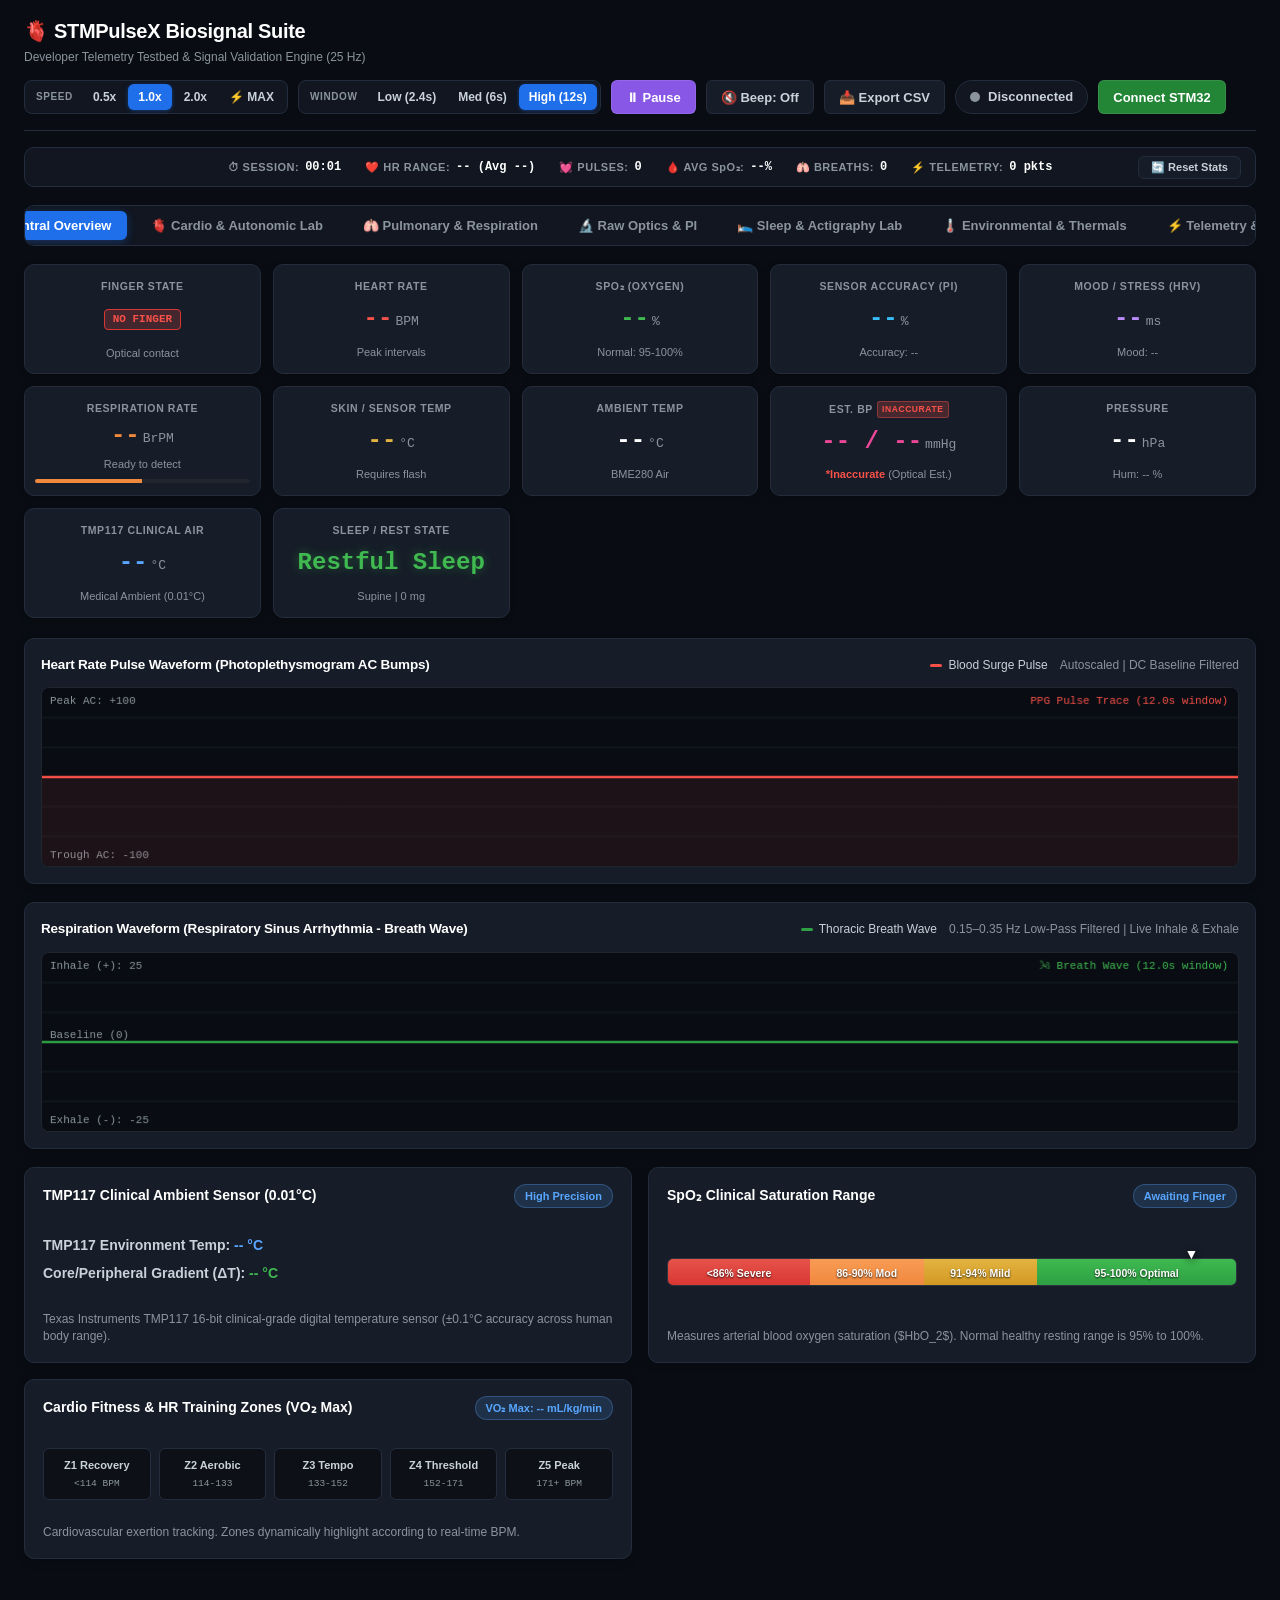
==== commit d50becc6: "feat(web): add experimental estimated blood pressure card with prominent inaccuracy disclaimer" ====
--- a/STMPulseX_Debug_Web/index.html
+++ b/STMPulseX_Debug_Web/index.html
@@ -4,8 +4,8 @@
   <meta charset="UTF-8">
   <meta name="viewport" content="width=device-width, initial-scale=1.0">
   <title>STMPulseX — Developer Biosignal Suite & Diagnostic Testbed</title>
-  <link rel="stylesheet" href="css/main.css?v=2.4">
-  <link rel="stylesheet" href="css/components.css?v=2.4">
+  <link rel="stylesheet" href="css/main.css?v=2.6">
+  <link rel="stylesheet" href="css/components.css?v=2.6">
 </head>
 <body>
 
@@ -61,6 +61,7 @@
     <button class="tab-btn" data-tab="tab-cardio">🫀 Cardio &amp; Autonomic Lab</button>
     <button class="tab-btn" data-tab="tab-respiration">🫁 Pulmonary &amp; Respiration</button>
     <button class="tab-btn" data-tab="tab-optics">🔬 Raw Optics &amp; PI</button>
+    <button class="tab-btn" data-tab="tab-sleep">🛌 Sleep &amp; Actigraphy Lab</button>
     <button class="tab-btn" data-tab="tab-environment">🌡️ Environmental &amp; Thermals</button>
     <button class="tab-btn" data-tab="tab-telemetry">⚡ Telemetry &amp; Logs</button>
   </nav>
@@ -115,11 +116,28 @@
           <div class="value"><span id="valTemp">--</span> <span class="unit">°C</span></div>
           <div class="subtext">BME280 Air</div>
         </div>
+                <div class="card" title="Estimated Cuffless Blood Pressure based on PPG pulse wave analysis. Inaccurate estimate — not a clinical cuff reading.">
+          <div class="label" style="display: flex; align-items: center; justify-content: center; gap: 4px;">
+            Est. BP <span style="font-size: 8.5px; padding: 1px 4px; border-radius: 3px; background: rgba(248, 81, 73, 0.22); color: #f85149; font-weight: 700; border: 1px solid rgba(248, 81, 73, 0.4);">INACCURATE</span>
+          </div>
+          <div class="value" style="color: #ec4899;"><span id="valBP">-- / --</span> <span class="unit">mmHg</span></div>
+          <div class="subtext" id="subBP"><span style="color: #f85149; font-weight: 700;">*Inaccurate</span> (Optical Est.)</div>
+        </div>
         <div class="card">
           <div class="label">Pressure</div>
           <div class="value"><span id="valPress">--</span> <span class="unit">hPa</span></div>
           <div class="subtext" id="subHum">Hum: -- %</div>
         </div>
+        <div class="card">
+          <div class="label">TMP117 Clinical Air</div>
+          <div class="value" style="color: #58a6ff;"><span id="valTmp117">--</span> <span class="unit">°C</span></div>
+          <div class="subtext">Medical Ambient (0.01°C)</div>
+        </div>
+        <div class="card">
+          <div class="label">Sleep / Rest State</div>
+          <div class="value sleep-restful" id="valOverviewSleep">Restful Sleep</div>
+          <div class="subtext" id="subOverviewSleep">Supine | 0 mg</div>
+        </div>
       </div>
 
       <!-- Real-Time Waveform 1: PPG Pulse -->
@@ -154,6 +172,17 @@
 
       <!-- Advanced Widgets: SpO2 Gauge & VO2 Max Zones -->
       <div class="analysis-panel">
+        <div class="widget-card">
+          <div class="widget-header">
+            <div class="widget-title">TMP117 Clinical Ambient Sensor (0.01°C)</div>
+            <div class="widget-badge" style="background: rgba(88, 166, 255, 0.15); color: #58a6ff; border-color: rgba(88, 166, 255, 0.3);">High Precision</div>
+          </div>
+          <div style="margin: 14px 0; font-size: 14px; line-height: 1.6;">
+            <p><strong>TMP117 Environment Temp:</strong> <span id="envTmp117Val" style="color: #58a6ff; font-weight: 700;">-- °C</span></p>
+            <p style="margin-top: 6px;"><strong>Core/Peripheral Gradient (ΔT):</strong> <span id="envTmpGradientVal" style="color: #3fb950; font-weight: 700;">-- °C</span></p>
+          </div>
+          <div class="widget-desc">Texas Instruments TMP117 16-bit clinical-grade digital temperature sensor (±0.1°C accuracy across human body range).</div>
+        </div>
         <div class="widget-card">
           <div class="widget-header">
             <div class="widget-title">SpO₂ Clinical Saturation Range</div>
@@ -232,6 +261,38 @@
           <div class="pause-overlay">PAUSED</div>
         </div>
       </div>
+    
+      <div class="analysis-panel" style="margin-top: 16px;">
+        <div class="widget-card">
+          <div class="widget-header">
+            <div class="widget-title">Experimental Cuffless Blood Pressure (PWA Estimation)</div>
+            <div class="widget-badge" style="background: rgba(248, 81, 73, 0.2); color: #f85149; border-color: rgba(248, 81, 73, 0.4);">
+              ⚠️ INACCURATE / ESTIMATE ONLY
+            </div>
+          </div>
+          <div style="display: flex; align-items: center; justify-content: space-around; margin: 14px 0; padding: 12px; background: rgba(22, 29, 40, 0.6); border-radius: 8px; border: 1px solid var(--border);">
+            <div style="text-align: center;">
+              <div style="font-size: 11px; color: var(--text-dim); text-transform: uppercase;">Estimated Systolic</div>
+              <div style="font-size: 28px; font-weight: 800; font-family: var(--font-mono); color: #ec4899;" id="labSystolic">--</div>
+              <div style="font-size: 11px; color: var(--text-dim);">mmHg</div>
+            </div>
+            <div style="font-size: 24px; color: var(--text-dim); font-weight: 300;">/</div>
+            <div style="text-align: center;">
+              <div style="font-size: 11px; color: var(--text-dim); text-transform: uppercase;">Estimated Diastolic</div>
+              <div style="font-size: 28px; font-weight: 800; font-family: var(--font-mono); color: #ec4899;" id="labDiastolic">--</div>
+              <div style="font-size: 11px; color: var(--text-dim);">mmHg</div>
+            </div>
+            <div style="text-align: center; border-left: 1px solid var(--border); padding-left: 16px;">
+              <div style="font-size: 11px; color: var(--text-dim); text-transform: uppercase;">AHA/ACC Classification</div>
+              <div style="font-size: 15px; font-weight: 700; margin-top: 4px;" id="labBPClass">--</div>
+              <div style="font-size: 11px; color: var(--text-dim);" id="labBPStatus">Awaiting finger</div>
+            </div>
+          </div>
+          <div class="widget-desc" style="font-size: 11px; color: var(--text-dim); line-height: 1.45;">
+            ⚠️ <strong>Medical Disclaimer</strong>: This is an uncalibrated algorithmic surrogate estimated from single-channel PPG pulse rise time and heart rate. It is <strong>NOT</strong> an FDA-cleared diagnostic blood pressure reading and must <strong>NOT</strong> be used for clinical decisions. Standard inflatable arm cuff calibration is mandatory for true clinical accuracy.
+          </div>
+        </div>
+      </div>
     </section>
 
     <!-- ==================== TAB 3: RESPIRATION LAB ==================== -->
@@ -292,11 +353,35 @@
           <div class="pause-overlay">PAUSED</div>
         </div>
       </div>
+<div class="chart-container">
+        <div class="chart-header">
+          <div class="chart-title">Differential Optical Channel (&Delta; = IR &minus; Red Photodiode Counts)</div>
+          <div class="legend">
+            <div class="legend-item"><span class="legend-color" style="background: var(--purple);"></span> Optical Delta &Delta; (Purple)</div>
+            <div style="color: var(--text-dim);">Dynamic Autoscaled (Differential Absorption)</div>
+          </div>
+        </div>
+        <div class="canvas-wrap">
+          <canvas id="rawDiffCanvas" width="900" height="180"></canvas>
+          <div class="pause-overlay">PAUSED</div>
+        </div>
+      </div>
     </section>
 
     <!-- ==================== TAB 5: ENVIRONMENTAL & THERMALS ==================== -->
     <section class="tab-pane" id="tab-environment">
       <div class="analysis-panel">
+        <div class="widget-card">
+          <div class="widget-header">
+            <div class="widget-title">TMP117 Clinical Ambient Sensor (0.01°C)</div>
+            <div class="widget-badge" style="background: rgba(88, 166, 255, 0.15); color: #58a6ff; border-color: rgba(88, 166, 255, 0.3);">High Precision</div>
+          </div>
+          <div style="margin: 14px 0; font-size: 14px; line-height: 1.6;">
+            <p><strong>TMP117 Environment Temp:</strong> <span id="envTmp117Val" style="color: #58a6ff; font-weight: 700;">-- °C</span></p>
+            <p style="margin-top: 6px;"><strong>Core/Peripheral Gradient (ΔT):</strong> <span id="envTmpGradientVal" style="color: #3fb950; font-weight: 700;">-- °C</span></p>
+          </div>
+          <div class="widget-desc">Texas Instruments TMP117 16-bit clinical-grade digital temperature sensor (±0.1°C accuracy across human body range).</div>
+        </div>
         <div class="widget-card">
           <div class="widget-header">
             <div class="widget-title">Thermal Comparison &amp; Peripheral Gradient (ΔT)</div>
@@ -342,10 +427,10 @@
   </main>
 
   <!-- Modular Scripts -->
-  <script src="js/audio.js?v=2.2"></script>
-  <script src="js/export.js?v=2.2"></script>
-  <script src="js/charts.js?v=2.2"></script>
-  <script src="js/dsp.js?v=2.3"></script>
-  <script src="js/app.js?v=2.2"></script>
+  <script src="js/audio.js?v=2.6"></script>
+  <script src="js/export.js?v=2.6"></script>
+  <script src="js/charts.js?v=2.6"></script>
+  <script src="js/dsp.js?v=2.6"></script>
+  <script src="js/app.js?v=2.6"></script>
 </body>
 </html>
--- a/STMPulseX_Debug_Web/css/components.css
+++ b/STMPulseX_Debug_Web/css/components.css
@@ -130,16 +130,16 @@
 }
 
 /* On standard / widescreen desktop: All 9 cards fit on 1 sleek row */
-@media (min-width: 1360px) {
+@media (min-width: 1440px) {
   .grid {
-    grid-template-columns: repeat(9, 1fr);
+    grid-template-columns: repeat(10, 1fr);
   }
 }
 
-/* On medium / laptop screens: 3 rows of 3 cards (perfect 3x3, zero orphans) */
-@media (min-width: 820px) and (max-width: 1359px) {
+/* On medium / laptop screens: 2 rows of 5 cards (perfect 2x5, zero orphans) */
+@media (min-width: 820px) and (max-width: 1439px) {
   .grid {
-    grid-template-columns: repeat(3, 1fr);
+    grid-template-columns: repeat(5, 1fr);
   }
 }
 
@@ -453,3 +453,9 @@
   margin-left: 8px;
 }
 .toast.show { opacity: 1; }
+
+/* Sleep State & Actigraphy Indicators */
+.sleep-restful { color: #3fb950 !important; text-shadow: 0 0 10px rgba(63, 185, 80, 0.4); }
+.sleep-light { color: #38bdf8 !important; text-shadow: 0 0 10px rgba(56, 189, 248, 0.4); }
+.sleep-restless { color: #f85149 !important; text-shadow: 0 0 10px rgba(248, 81, 73, 0.4); }
+
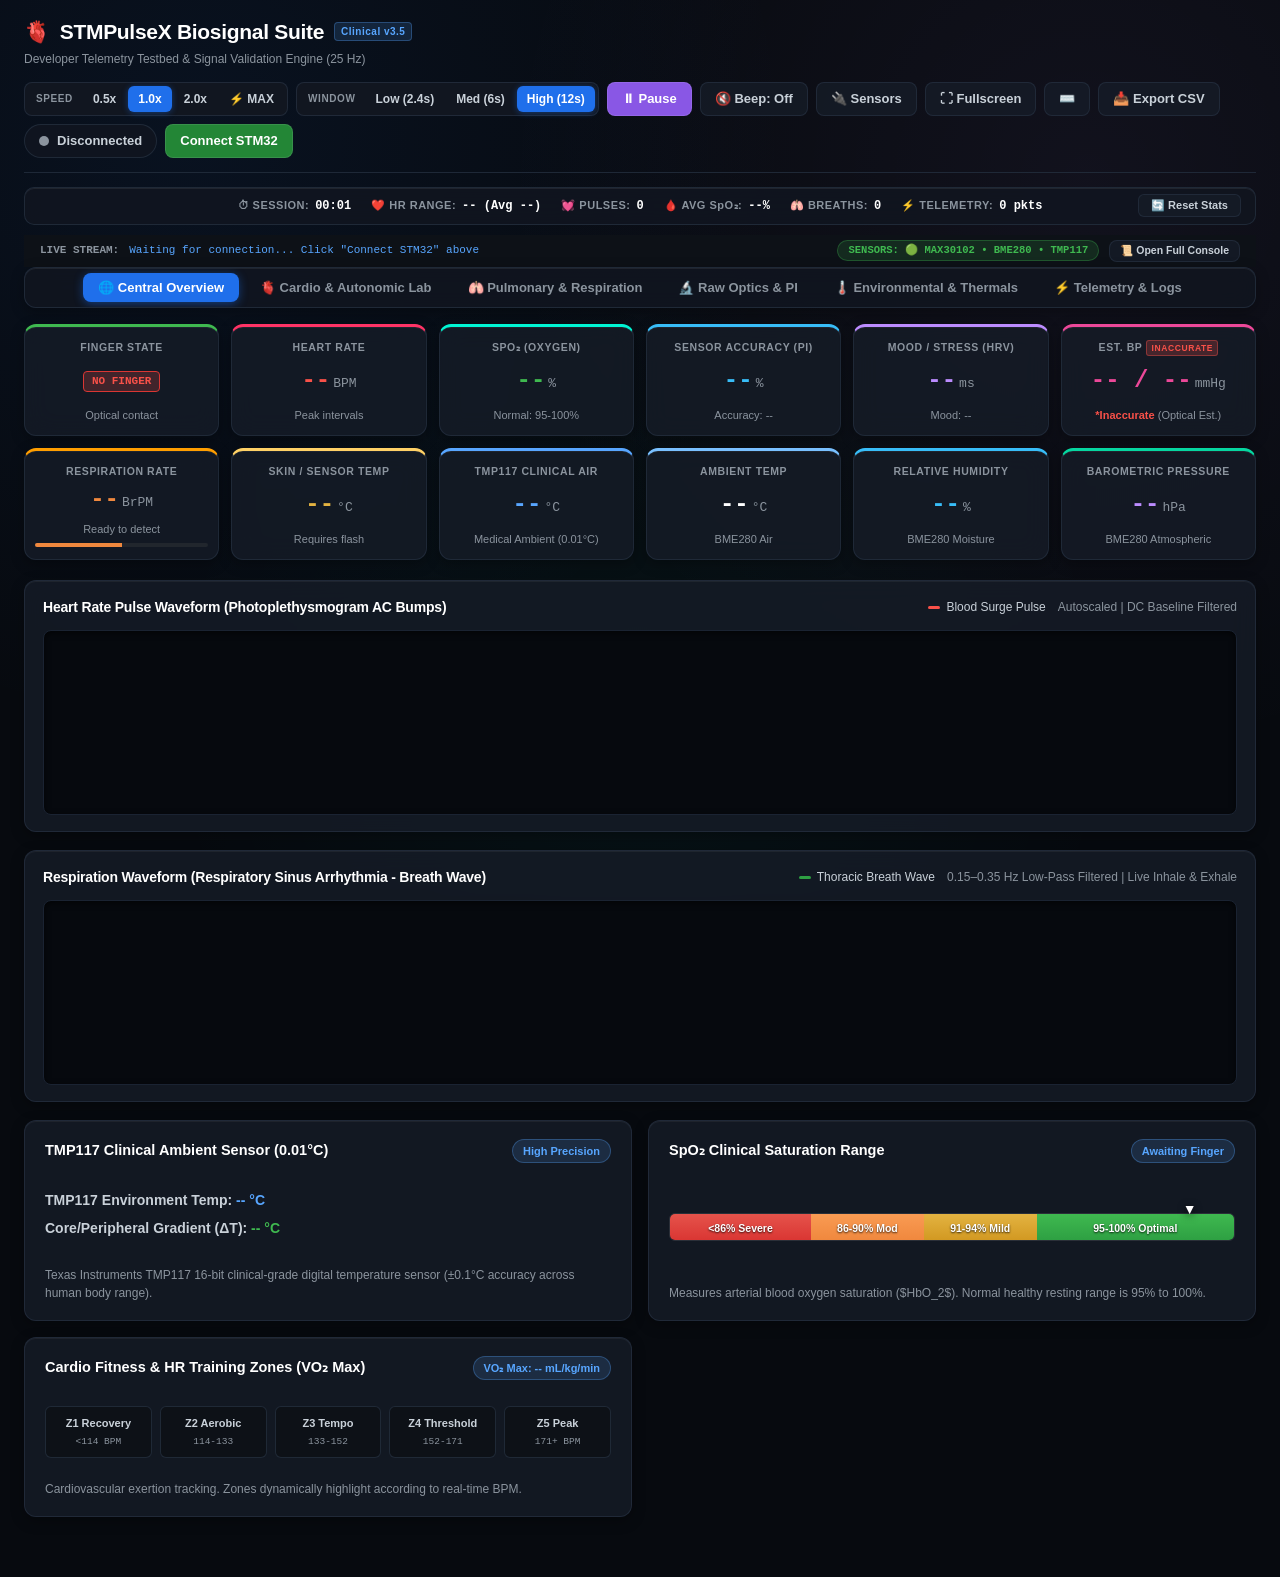
==== commit 8f881e4f: "docs: add STMPulseX scientific theory guide and polish web suite" ====
--- a/STMPulseX_Debug_Web/index.html
+++ b/STMPulseX_Debug_Web/index.html
@@ -4,15 +4,15 @@
   <meta charset="UTF-8">
   <meta name="viewport" content="width=device-width, initial-scale=1.0">
   <title>STMPulseX — Developer Biosignal Suite & Diagnostic Testbed</title>
-  <link rel="stylesheet" href="css/main.css?v=2.6">
-  <link rel="stylesheet" href="css/components.css?v=2.6">
+  <link rel="stylesheet" href="css/main.css?v=3.8">
+  <link rel="stylesheet" href="css/components.css?v=3.8">
 </head>
 <body>
 
   <!-- Top Header & Global Controls Toolbar -->
   <header>
     <div class="brand-wrap">
-      <h1>🫀 STMPulseX Biosignal Suite</h1>
+      <h1><span class="brand-icon">🫀</span> STMPulseX Biosignal Suite <span class="brand-badge">Clinical v3.5</span></h1>
       <p>Developer Telemetry Testbed &amp; Signal Validation Engine (25 Hz)</p>
     </div>
 
@@ -33,8 +33,11 @@
       </div>
 
       <button class="btn btn-pause" id="pauseBtn" onclick="togglePause()">⏸ Pause</button>
-      <button class="btn btn-secondary" id="audioBtn" onclick="toggleAudio()" title="Toggle clinical pulse audio beep">🔇 Beep: Off</button>
-      <button class="btn btn-secondary" id="csvBtn" onclick="exportCSV()" title="Download session telemetry data as CSV">📥 Export CSV</button>
+      <button class="btn btn-secondary" id="audioBtn" onclick="toggleAudio()" title="Toggle clinical pulse audio beep (HotKey: M)">🔇 Beep: Off</button>
+      <button class="btn btn-secondary" id="topoBtn" onclick="openTopologyModal()" title="View STM32 hardware I2C sensor topology">🔌 Sensors</button>
+      <button class="btn btn-secondary" id="fullscreenBtn" onclick="toggleFullscreen()" title="Toggle full-screen ICU bedside monitor (HotKey: F)">⛶ Fullscreen</button>
+      <button class="btn btn-secondary" id="shortcutsBtn" onclick="openShortcutsModal()" title="Keyboard shortcuts cheat sheet (HotKey: ?)">⌨️</button>
+      <button class="btn btn-secondary" id="csvBtn" onclick="exportCSV()" title="Download session telemetry data as CSV (HotKey: E)">📥 Export CSV</button>
 
       <div class="status-badge">
         <span class="dot" id="statusDot"></span>
@@ -55,13 +58,24 @@
     <button class="btn-stat-reset" onclick="resetSessionStats()" title="Reset session counters">🔄 Reset Stats</button>
   </div>
 
+  <!-- Live Diagnostic & Log Stream Ticker Bar -->
+  <div class="mini-ticker-bar" style="background: #0d1117; border-bottom: 1px solid var(--border-color); padding: 5px 16px; display: flex; align-items: center; justify-content: space-between; font-size: 11px; font-family: ui-monospace, SFMono-Regular, Menlo, Monaco, Consolas, monospace;">
+    <div style="display: flex; align-items: center; gap: 10px; overflow: hidden; white-space: nowrap; flex: 1; margin-right: 12px;">
+      <span style="color: var(--text-dim); font-weight: 700; flex-shrink: 0;">LIVE STREAM:</span>
+      <span id="miniLogText" style="color: #58a6ff; overflow: hidden; text-overflow: ellipsis; white-space: nowrap;">Waiting for connection... Click "Connect STM32" above</span>
+    </div>
+    <div style="display: flex; align-items: center; gap: 10px; flex-shrink: 0;">
+      <span id="sensorHealthBadge" style="padding: 2px 10px; border-radius: 12px; font-size: 10.5px; font-weight: 700; background: rgba(63, 185, 80, 0.15); color: #3fb950; border: 1px solid rgba(63, 185, 80, 0.3);">SENSORS: 🟢 MAX30102 • BME280 • TMP117</span>
+      <button class="btn btn-secondary" style="padding: 2px 10px; font-size: 10.5px; height: 22px;" onclick="switchTab('tab-telemetry')">📜 Open Full Console</button>
+    </div>
+  </div>
+
   <!-- Primary Navigation Tabs -->
   <nav class="tab-nav">
     <button class="tab-btn active" data-tab="tab-overview">🌐 Central Overview</button>
     <button class="tab-btn" data-tab="tab-cardio">🫀 Cardio &amp; Autonomic Lab</button>
     <button class="tab-btn" data-tab="tab-respiration">🫁 Pulmonary &amp; Respiration</button>
     <button class="tab-btn" data-tab="tab-optics">🔬 Raw Optics &amp; PI</button>
-    <button class="tab-btn" data-tab="tab-sleep">🛌 Sleep &amp; Actigraphy Lab</button>
     <button class="tab-btn" data-tab="tab-environment">🌡️ Environmental &amp; Thermals</button>
     <button class="tab-btn" data-tab="tab-telemetry">⚡ Telemetry &amp; Logs</button>
   </nav>
@@ -71,34 +85,44 @@
 
     <!-- ==================== TAB 1: CENTRAL OVERVIEW ==================== -->
     <section class="tab-pane active" id="tab-overview">
-      <!-- 9 Metric Summary Grid -->
+            <!-- 12 Metric Symmetric Grid (Strictly 2 Rows x 6 Columns) -->
       <div class="grid">
-        <div class="card">
+        <!-- Row 1: Primary Vitals & Hemodynamics -->
+        <div class="card card-finger">
           <div class="label">Finger State</div>
           <div class="value" id="valFinger"><span class="finger-indicator finger-no">NO FINGER</span></div>
           <div class="subtext" id="subFinger">Optical contact</div>
         </div>
-        <div class="card">
+        <div class="card card-hr">
           <div class="label">Heart Rate</div>
           <div class="value" style="color: #f85149;"><span id="valBPM">--</span> <span class="unit">BPM</span></div>
           <div class="subtext" id="subBPM">Peak intervals</div>
         </div>
-        <div class="card">
+        <div class="card card-spo2">
           <div class="label">SpO₂ (Oxygen)</div>
           <div class="value" style="color: #3fb950;"><span id="valSpO2">--</span> <span class="unit">%</span></div>
           <div class="subtext" id="subSpO2">Normal: 95-100%</div>
         </div>
-        <div class="card">
+        <div class="card card-pi">
           <div class="label">Sensor Accuracy (PI)</div>
           <div class="value" style="color: var(--cyan);"><span id="valPI">--</span> <span class="unit">%</span></div>
           <div class="subtext" id="subPI">Accuracy: --</div>
         </div>
-        <div class="card">
+        <div class="card card-hrv">
           <div class="label">Mood / Stress (HRV)</div>
           <div class="value" style="color: var(--purple);"><span id="valHRV">--</span> <span class="unit">ms</span></div>
           <div class="subtext" id="subHRV">Mood: --</div>
         </div>
-        <div class="card">
+        <div class="card card-bp" title="Estimated Cuffless Blood Pressure based on PPG pulse wave analysis. Inaccurate estimate — not a clinical cuff reading.">
+          <div class="label" style="display: flex; align-items: center; justify-content: center; gap: 4px;">
+            Est. BP <span style="font-size: 8.5px; padding: 1px 4px; border-radius: 3px; background: rgba(248, 81, 73, 0.22); color: #f85149; font-weight: 700; border: 1px solid rgba(248, 81, 73, 0.4);">INACCURATE</span>
+          </div>
+          <div class="value" style="color: #ec4899;"><span id="valBP">-- / --</span> <span class="unit">mmHg</span></div>
+          <div class="subtext" id="subBP"><span style="color: #f85149; font-weight: 700;">*Inaccurate</span> (Optical Est.)</div>
+        </div>
+
+        <!-- Row 2: Pulmonary, Thermals, Atmosphere & Sleep -->
+        <div class="card card-resp">
           <div class="label">Respiration Rate</div>
           <div class="value" style="color: var(--orange);"><span id="valResp">--</span> <span class="unit">BrPM</span></div>
           <div class="subtext" id="subResp">Ready to detect</div>
@@ -106,37 +130,30 @@
             <div id="breathBar" class="breath-bar-fill"></div>
           </div>
         </div>
-        <div class="card">
+        <div class="card card-skintemp">
           <div class="label">Skin / Sensor Temp</div>
           <div class="value" style="color: #e3b341;"><span id="valSkinTemp">--</span> <span class="unit">°C</span></div>
           <div class="subtext" id="subSkinTemp">Requires flash</div>
         </div>
-        <div class="card">
+        <div class="card card-tmp117">
+          <div class="label">TMP117 Clinical Air</div>
+          <div class="value" style="color: #58a6ff;"><span id="valTmp117">--</span> <span class="unit">°C</span></div>
+          <div class="subtext">Medical Ambient (0.01°C)</div>
+        </div>
+        <div class="card card-temp">
           <div class="label">Ambient Temp</div>
           <div class="value"><span id="valTemp">--</span> <span class="unit">°C</span></div>
           <div class="subtext">BME280 Air</div>
         </div>
-                <div class="card" title="Estimated Cuffless Blood Pressure based on PPG pulse wave analysis. Inaccurate estimate — not a clinical cuff reading.">
-          <div class="label" style="display: flex; align-items: center; justify-content: center; gap: 4px;">
-            Est. BP <span style="font-size: 8.5px; padding: 1px 4px; border-radius: 3px; background: rgba(248, 81, 73, 0.22); color: #f85149; font-weight: 700; border: 1px solid rgba(248, 81, 73, 0.4);">INACCURATE</span>
-          </div>
-          <div class="value" style="color: #ec4899;"><span id="valBP">-- / --</span> <span class="unit">mmHg</span></div>
-          <div class="subtext" id="subBP"><span style="color: #f85149; font-weight: 700;">*Inaccurate</span> (Optical Est.)</div>
-        </div>
-        <div class="card">
-          <div class="label">Pressure</div>
-          <div class="value"><span id="valPress">--</span> <span class="unit">hPa</span></div>
-          <div class="subtext" id="subHum">Hum: -- %</div>
-        </div>
-        <div class="card">
-          <div class="label">TMP117 Clinical Air</div>
-          <div class="value" style="color: #58a6ff;"><span id="valTmp117">--</span> <span class="unit">°C</span></div>
-          <div class="subtext">Medical Ambient (0.01°C)</div>
-        </div>
-        <div class="card">
-          <div class="label">Sleep / Rest State</div>
-          <div class="value sleep-restful" id="valOverviewSleep">Restful Sleep</div>
-          <div class="subtext" id="subOverviewSleep">Supine | 0 mg</div>
+        <div class="card card-hum">
+          <div class="label">Relative Humidity</div>
+          <div class="value" style="color: #38bdf8;"><span id="valHum">--</span> <span class="unit">%</span></div>
+          <div class="subtext" id="subHumStatus">BME280 Moisture</div>
+        </div>
+        <div class="card card-press">
+          <div class="label">Barometric Pressure</div>
+          <div class="value" style="color: #bc8cff;"><span id="valPress">--</span> <span class="unit">hPa</span></div>
+          <div class="subtext" id="subPress">BME280 Atmospheric</div>
         </div>
       </div>
 
@@ -367,6 +384,8 @@
         </div>
       </div>
     </section>
+
+        
 
     <!-- ==================== TAB 5: ENVIRONMENTAL & THERMALS ==================== -->
     <section class="tab-pane" id="tab-environment">
@@ -426,11 +445,93 @@
 
   </main>
 
+  
+  <!-- Hardware Bus Topology & Diagnostics Modal -->
+  <div class="modal-overlay" id="topologyModal">
+    <div class="modal-dialog">
+      <div class="modal-header">
+        <h3>🔌 STM32 Hardware Bus Topology (I2C1)</h3>
+        <button class="modal-close" onclick="closeTopologyModal()">&times;</button>
+      </div>
+      <p style="font-size: 12.5px; color: var(--text-dim); margin-bottom: 16px;">
+        All digital sensors share physical bus <strong>hi2c1</strong> on pins <strong>PB6 (SCL)</strong> &amp; <strong>PB7 (SDA)</strong> with standard 100 kHz clocking.
+      </p>
+      <table class="topology-table">
+        <thead>
+          <tr>
+            <th>Device</th>
+            <th>Address</th>
+            <th>Function</th>
+            <th>Sample Rate</th>
+            <th>Status</th>
+          </tr>
+        </thead>
+        <tbody>
+          <tr>
+            <td><strong>TMP117</strong></td>
+            <td><code>0x48</code></td>
+            <td>Clinical Ambient Temp (&plusmn;0.1&deg;C)</td>
+            <td>1 Hz / 25 Hz</td>
+            <td><span class="sensor-dot sensor-online"></span><strong style="color: #3fb950;">ONLINE</strong></td>
+          </tr>
+          <tr>
+            <td><strong>MAX30102</strong></td>
+            <td><code>0x57</code></td>
+            <td>PPG Optical Heart Rate &amp; SpO&sub2;</td>
+            <td>100 Hz / 25 Hz</td>
+            <td><span class="sensor-dot sensor-online"></span><strong style="color: #3fb950;">ONLINE</strong></td>
+          </tr>
+          <tr>
+            <td><strong>BME280</strong></td>
+            <td><code>0x76</code></td>
+            <td>Pressure, Humidity, Temperature</td>
+            <td>1 Hz / 25 Hz</td>
+            <td><span class="sensor-dot sensor-online"></span><strong style="color: #3fb950;">ONLINE</strong></td>
+          </tr>
+          <tr>
+            <td><strong>MPU6050</strong></td>
+            <td><code>0x68 / 0x69</code></td>
+            <td>6-Axis IMU Actigraphy &amp; Sleep</td>
+            <td><span class="status-badge" style="background: rgba(139, 148, 158, 0.15); color: #8b949e; border: 1px solid rgba(139, 148, 158, 0.3);">DISABLED</span></td>
+            <td>Unpopulated / Disabled</td>
+          </tr>
+        </tbody>
+      </table>
+      <div style="margin-top: 18px; padding: 12px; border-radius: 8px; background: rgba(88, 166, 255, 0.08); border: 1px solid rgba(88, 166, 255, 0.2); font-size: 11.5px; color: var(--text);">
+        &#9889; <strong>Telemetry Protocol:</strong> STM32 USB CDC Virtual COM Port @ 115200 baud streaming 25 samples/sec deterministic packet framing.
+      </div>
+    </div>
+  </div>
+
+  <!-- Keyboard Shortcuts Modal -->
+  <div class="modal-overlay" id="shortcutsModal">
+    <div class="modal-dialog">
+      <div class="modal-header">
+        <h3>⌨️ Keyboard Shortcuts</h3>
+        <button class="modal-close" onclick="closeShortcutsModal()">&times;</button>
+      </div>
+      <div style="display: flex; flex-direction: column; gap: 4px;">
+        <div class="shortcut-row"><span>Pause / Resume Waveforms</span><span class="kbd-key">Space</span></div>
+        <div class="shortcut-row"><span>Jump to Central Overview</span><span class="kbd-key">1</span></div>
+        <div class="shortcut-row"><span>Jump to Cardio &amp; Autonomic Lab</span><span class="kbd-key">2</span></div>
+        <div class="shortcut-row"><span>Jump to Pulmonary &amp; Respiration</span><span class="kbd-key">3</span></div>
+        <div class="shortcut-row"><span>Jump to Raw Optics &amp; PI</span><span class="kbd-key">4</span></div>
+        <div class="shortcut-row"><span>Jump to Environmental &amp; Thermals</span><span class="kbd-key">5</span></div>
+        <div class="shortcut-row"><span>Jump to Telemetry &amp; Logs</span><span class="kbd-key">6</span></div>
+        <div class="shortcut-row"><span>Toggle Clinical Audio Beep</span><span class="kbd-key">M</span></div>
+        <div class="shortcut-row"><span>Toggle Fullscreen ICU Monitor</span><span class="kbd-key">F</span></div>
+        <div class="shortcut-row"><span>Export Session CSV</span><span class="kbd-key">E</span></div>
+        <div class="shortcut-row"><span>Clear Terminal Logs</span><span class="kbd-key">C</span></div>
+        <div class="shortcut-row"><span>Close Dialogs</span><span class="kbd-key">Esc</span></div>
+      </div>
+    </div>
+  </div>
+
   <!-- Modular Scripts -->
-  <script src="js/audio.js?v=2.6"></script>
-  <script src="js/export.js?v=2.6"></script>
-  <script src="js/charts.js?v=2.6"></script>
-  <script src="js/dsp.js?v=2.6"></script>
-  <script src="js/app.js?v=2.6"></script>
+  <script src="js/audio.js?v=3.8"></script>
+  <script src="js/export.js?v=3.8"></script>
+  <script src="js/charts.js?v=3.8"></script>
+  <script src="js/dsp.js?v=3.8"></script>
+  <script src="js/app.js?v=3.8"></script>
 </body>
 </html>
--- a/STMPulseX_Debug_Web/css/main.css
+++ b/STMPulseX_Debug_Web/css/main.css
@@ -1,9 +1,14 @@
 :root {
-  --bg: #090d13;
-  --panel-bg: #111620;
-  --card-bg: #161d28;
-  --card-hover: #1c2534;
-  --border: #232d3d;
+  --bg: #070a0f;
+  --bg-gradient: radial-gradient(circle at 15% 15%, rgba(31, 111, 235, 0.08) 0%, transparent 45%),
+                 radial-gradient(circle at 85% 20%, rgba(188, 140, 255, 0.06) 0%, transparent 45%),
+                 radial-gradient(circle at 50% 80%, rgba(0, 245, 212, 0.04) 0%, transparent 50%),
+                 #070a0f;
+  --panel-bg: rgba(17, 22, 32, 0.85);
+  --card-bg: rgba(22, 29, 40, 0.78);
+  --card-hover: rgba(28, 37, 52, 0.95);
+  --border: rgba(35, 45, 61, 0.85);
+  --border-specular: rgba(255, 255, 255, 0.07);
   --border-focus: #388bfd;
   --text: #c9d1d9;
   --text-dim: #8b949e;
@@ -12,8 +17,10 @@
   --green: #2ea043;
   --green-bright: #3fb950;
   --red: #f85149;
+  --red-neon: #ff3366;
   --orange: #f0883e;
   --cyan: #38bdf8;
+  --cyan-neon: #00f5d4;
   --purple: #bc8cff;
   --yellow: #d29922;
   --font-main: -apple-system, BlinkMacSystemFont, "Segoe UI", Roboto, Helvetica, Arial, sans-serif;
@@ -44,11 +51,13 @@
 
 body {
   font-family: var(--font-main);
-  background: var(--bg);
+  background: var(--bg-gradient);
+  background-attachment: fixed;
   color: var(--text);
   padding: 16px 24px 40px 24px;
   line-height: 1.5;
   -webkit-font-smoothing: antialiased;
+  min-height: 100vh;
 }
 
 /* Header & Controls Toolbar */
@@ -56,47 +65,81 @@
   display: flex;
   justify-content: space-between;
   align-items: center;
-  margin-bottom: 16px;
-  padding-bottom: 16px;
+  margin-bottom: 14px;
+  padding-bottom: 14px;
   border-bottom: 1px solid var(--border);
   flex-wrap: wrap;
   gap: 14px;
 }
 
 .brand-wrap h1 {
-  font-size: 20px;
+  font-size: 21px;
   font-weight: 700;
   color: var(--text-bright);
   letter-spacing: -0.3px;
   display: flex;
   align-items: center;
-  gap: 8px;
+  gap: 10px;
+}
+
+.brand-icon {
+  display: inline-flex;
+  align-items: center;
+  justify-content: center;
+  transition: transform 0.15s ease;
+}
+
+.brand-icon.pulsing {
+  animation: heartPulse 0.45s cubic-bezier(0.2, 0.8, 0.4, 1);
+}
+
+@keyframes heartPulse {
+  0% { transform: scale(1); filter: drop-shadow(0 0 0 rgba(255, 51, 102, 0)); }
+  35% { transform: scale(1.35); filter: drop-shadow(0 0 14px rgba(255, 51, 102, 0.9)); }
+  65% { transform: scale(1.1); filter: drop-shadow(0 0 8px rgba(255, 51, 102, 0.6)); }
+  100% { transform: scale(1); filter: drop-shadow(0 0 0 rgba(255, 51, 102, 0)); }
 }
 
 .brand-wrap p {
   font-size: 12px;
   color: var(--text-dim);
   margin-top: 2px;
+  display: flex;
+  align-items: center;
+  gap: 8px;
+}
+
+.brand-badge {
+  font-size: 10px;
+  font-weight: 700;
+  letter-spacing: 0.5px;
+  padding: 1px 6px;
+  border-radius: 4px;
+  background: rgba(88, 166, 255, 0.15);
+  color: #58a6ff;
+  border: 1px solid rgba(88, 166, 255, 0.3);
 }
 
 .toolbar {
   display: flex;
   align-items: center;
-  gap: 10px;
+  gap: 8px;
   flex-wrap: wrap;
 }
 
-/* Primary Navigation Tabs — Center Aligned */
+/* Primary Navigation Tabs — Center Aligned Glass Pill */
 .tab-nav {
   display: flex;
   justify-content: center;
   align-items: center;
-  gap: 8px;
+  gap: 6px;
   background: var(--panel-bg);
+  backdrop-filter: blur(12px);
   padding: 5px 8px;
-  border-radius: 10px;
+  border-radius: 12px;
   border: 1px solid var(--border);
-  margin-bottom: 18px;
+  box-shadow: inset 0 1px 0 var(--border-specular), 0 4px 14px rgba(0, 0, 0, 0.3);
+  margin-bottom: 16px;
   overflow-x: auto;
 }
 
@@ -104,12 +147,12 @@
   background: transparent;
   color: var(--text-dim);
   border: none;
-  padding: 7px 16px;
+  padding: 7px 15px;
   font-size: 13px;
   font-weight: 600;
-  border-radius: 6px;
+  border-radius: 8px;
   cursor: pointer;
-  transition: all 0.2s ease;
+  transition: all 0.2s cubic-bezier(0.4, 0, 0.2, 1);
   white-space: nowrap;
   display: inline-flex;
   align-items: center;
@@ -118,13 +161,13 @@
 
 .tab-btn:hover {
   color: var(--text-bright);
-  background: rgba(255, 255, 255, 0.05);
+  background: rgba(255, 255, 255, 0.06);
 }
 
 .tab-btn.active {
   background: #1f6feb;
   color: #fff;
-  box-shadow: 0 2px 8px rgba(31, 111, 235, 0.35);
+  box-shadow: 0 2px 10px rgba(31, 111, 235, 0.45);
 }
 
 .tab-content {
@@ -150,12 +193,14 @@
   display: flex;
   justify-content: center;
   align-items: center;
-  gap: 24px;
+  gap: 20px;
   background: var(--panel-bg);
+  backdrop-filter: blur(12px);
   border: 1px solid var(--border);
+  box-shadow: inset 0 1px 0 var(--border-specular);
   border-radius: 10px;
-  padding: 10px 20px;
-  margin-bottom: 18px;
+  padding: 9px 18px;
+  margin-bottom: 10px;
   font-size: 12px;
   flex-wrap: wrap;
   position: relative;
@@ -206,3 +251,97 @@
     margin-left: 0;
   }
 }
+
+/* Modal Dialog Styles */
+.modal-overlay {
+  position: fixed;
+  top: 0;
+  left: 0;
+  right: 0;
+  bottom: 0;
+  background: rgba(0, 0, 0, 0.75);
+  backdrop-filter: blur(8px);
+  display: flex;
+  align-items: center;
+  justify-content: center;
+  z-index: 1000;
+  opacity: 0;
+  pointer-events: none;
+  transition: opacity 0.2s ease;
+}
+
+.modal-overlay.open {
+  opacity: 1;
+  pointer-events: auto;
+}
+
+.modal-dialog {
+  background: #111620;
+  border: 1px solid #30363d;
+  box-shadow: 0 12px 40px rgba(0, 0, 0, 0.65), inset 0 1px 0 rgba(255, 255, 255, 0.08);
+  border-radius: 14px;
+  width: 90%;
+  max-width: 620px;
+  max-height: 85vh;
+  overflow-y: auto;
+  padding: 24px;
+  transform: translateY(12px) scale(0.98);
+  transition: transform 0.2s cubic-bezier(0.4, 0, 0.2, 1);
+}
+
+.modal-overlay.open .modal-dialog {
+  transform: translateY(0) scale(1);
+}
+
+.modal-header {
+  display: flex;
+  justify-content: space-between;
+  align-items: center;
+  margin-bottom: 16px;
+  padding-bottom: 12px;
+  border-bottom: 1px solid var(--border);
+}
+
+.modal-header h3 {
+  font-size: 16px;
+  font-weight: 700;
+  color: var(--text-bright);
+  display: flex;
+  align-items: center;
+  gap: 8px;
+}
+
+.modal-close {
+  background: transparent;
+  border: none;
+  color: var(--text-dim);
+  font-size: 20px;
+  cursor: pointer;
+  padding: 4px;
+  line-height: 1;
+  border-radius: 4px;
+}
+
+.modal-close:hover {
+  color: var(--text-bright);
+  background: rgba(255, 255, 255, 0.1);
+}
+
+/* Fullscreen Clinical Monitor Mode */
+body.fullscreen-mode {
+  padding: 10px 14px;
+}
+body.fullscreen-mode header {
+  padding-bottom: 8px;
+  margin-bottom: 8px;
+}
+body.fullscreen-mode .brand-wrap p,
+body.fullscreen-mode .mini-ticker-bar {
+  display: none;
+}
+body.fullscreen-mode .chart-container {
+  margin-bottom: 10px;
+}
+body.fullscreen-mode canvas {
+  height: 240px;
+}
--- a/STMPulseX_Debug_Web/css/components.css
+++ b/STMPulseX_Debug_Web/css/components.css
@@ -5,11 +5,11 @@
   border: 1px solid rgba(240, 246, 252, 0.1);
   height: 34px;
   padding: 0 14px;
-  border-radius: 6px;
+  border-radius: 8px;
   font-size: 13px;
   font-weight: 600;
   cursor: pointer;
-  transition: background 0.2s, transform 0.1s, box-shadow 0.2s;
+  transition: all 0.2s cubic-bezier(0.4, 0, 0.2, 1);
   display: inline-flex;
   align-items: center;
   justify-content: center;
@@ -19,13 +19,13 @@
 }
 .btn:hover {
   background: #2ea043;
-  box-shadow: 0 2px 8px rgba(46, 160, 67, 0.3);
-}
-.btn:active { transform: scale(0.98); }
+  box-shadow: 0 2px 10px rgba(46, 160, 67, 0.4);
+}
+.btn:active { transform: scale(0.97); }
 .btn.disconnect { background: #da3633; }
 .btn.disconnect:hover {
   background: #f85149;
-  box-shadow: 0 2px 8px rgba(248, 81, 73, 0.3);
+  box-shadow: 0 2px 10px rgba(248, 81, 73, 0.4);
 }
 
 .btn-secondary {
@@ -33,19 +33,19 @@
   color: var(--text);
   border: 1px solid var(--border);
 }
-.btn-secondary:hover { background: var(--card-hover); color: #fff; }
+.btn-secondary:hover { background: var(--card-hover); color: #fff; border-color: rgba(255, 255, 255, 0.15); }
 .btn-secondary.active {
   background: #1f6feb;
   border-color: #388bfd;
   color: #fff;
-  box-shadow: 0 1px 6px rgba(31, 111, 235, 0.4);
+  box-shadow: 0 1px 8px rgba(31, 111, 235, 0.45);
 }
 
 .btn-pause {
   background: #8957e5;
   color: #fff;
 }
-.btn-pause:hover { background: #9e6cf7; box-shadow: 0 2px 8px rgba(137, 87, 229, 0.35); }
+.btn-pause:hover { background: #9e6cf7; box-shadow: 0 2px 10px rgba(137, 87, 229, 0.4); }
 .btn-pause.paused {
   background: #d29922;
   color: #000;
@@ -93,7 +93,7 @@
 .segmented-control .btn-secondary.active {
   background: #1f6feb;
   color: #fff;
-  box-shadow: 0 1px 4px rgba(31, 111, 235, 0.4);
+  box-shadow: 0 1px 6px rgba(31, 111, 235, 0.4);
 }
 
 .status-badge {
@@ -118,33 +118,26 @@
 }
 .dot.connected {
   background: var(--green-bright);
-  box-shadow: 0 0 10px var(--green-bright);
-}
-
-/* Metric Cards Grid - Perfectly Balanced Layout */
+  box-shadow: 0 0 12px var(--green-bright);
+}
+
+/* Metric Cards Grid - Strictly Symmetric 2 Rows x 6 Columns Layout */
 .grid {
   display: grid;
-  grid-template-columns: repeat(auto-fit, minmax(130px, 1fr));
+  grid-template-columns: repeat(6, 1fr);
   gap: 12px;
   margin-bottom: 20px;
 }
 
-/* On standard / widescreen desktop: All 9 cards fit on 1 sleek row */
-@media (min-width: 1440px) {
+/* Tablet & Medium screens: Symmetric 3 rows of 4 */
+@media (max-width: 1200px) and (min-width: 768px) {
   .grid {
-    grid-template-columns: repeat(10, 1fr);
+    grid-template-columns: repeat(4, 1fr);
   }
 }
 
-/* On medium / laptop screens: 2 rows of 5 cards (perfect 2x5, zero orphans) */
-@media (min-width: 820px) and (max-width: 1439px) {
-  .grid {
-    grid-template-columns: repeat(5, 1fr);
-  }
-}
-
-/* On smaller / mobile screens: 2 columns */
-@media (max-width: 819px) {
+/* Mobile & Narrow screens: Symmetric 6 rows of 2 */
+@media (max-width: 767px) {
   .grid {
     grid-template-columns: repeat(2, 1fr);
   }
@@ -152,22 +145,46 @@
 
 .card {
   background: var(--card-bg);
-  border: 1px solid var(--border);
-  border-radius: 10px;
-  padding: 14px 10px 12px 10px;
+  backdrop-filter: blur(12px);
+  border: 1px solid var(--border);
+  border-radius: 12px;
+  padding: 13px 10px 11px 10px;
   text-align: center;
   position: relative;
   display: flex;
   flex-direction: column;
   justify-content: space-between;
-  min-height: 110px;
-  box-shadow: 0 2px 6px rgba(0, 0, 0, 0.25);
-  transition: transform 0.15s ease, border-color 0.15s ease, box-shadow 0.15s ease;
+  min-height: 112px;
+  box-shadow: 0 4px 14px rgba(0, 0, 0, 0.3), inset 0 1px 0 rgba(255, 255, 255, 0.05);
+  transition: transform 0.18s cubic-bezier(0.4, 0, 0.2, 1), border-color 0.18s ease, box-shadow 0.18s ease;
+  overflow: hidden;
 }
 .card:hover {
-  border-color: rgba(88, 166, 255, 0.4);
-  box-shadow: 0 4px 14px rgba(0, 0, 0, 0.35);
+  border-color: rgba(88, 166, 255, 0.45);
+  box-shadow: 0 6px 20px rgba(0, 0, 0, 0.45), inset 0 1px 0 rgba(255, 255, 255, 0.1);
   transform: translateY(-2px);
+}
+
+/* Color Accent Bars on Card Tops */
+.card-finger { border-top: 3px solid #3fb950; }
+.card-hr { border-top: 3px solid #ff3366; }
+.card-spo2 { border-top: 3px solid #00f5d4; }
+.card-pi { border-top: 3px solid #38bdf8; }
+.card-hrv { border-top: 3px solid #bc8cff; }
+.card-resp { border-top: 3px solid #ff9e00; }
+.card-skintemp { border-top: 3px solid #ffd166; }
+.card-temp { border-top: 3px solid #79c0ff; }
+.card-bp { border-top: 3px solid #ec4899; }
+.card-press { border-top: 3px solid #06d6a0; }
+.card-tmp117 { border-top: 3px solid #58a6ff; }
+.card-hum { border-top: 3px solid #38bdf8; }
+.card-sleep { border-top: 3px solid #c77dff; }
+
+/* Dynamic Heart Beat Pulse on HR Card */
+.card-hr.beat {
+  border-top-color: #ff3366;
+  box-shadow: 0 0 24px rgba(255, 51, 102, 0.4), inset 0 1px 0 rgba(255, 255, 255, 0.1);
+  transform: translateY(-3px) scale(1.02);
 }
 
 .card .label {
@@ -242,18 +259,19 @@
 }
 .widget-card {
   background: var(--card-bg);
-  border: 1px solid var(--border);
-  border-radius: 10px;
-  padding: 16px 18px;
+  backdrop-filter: blur(12px);
+  border: 1px solid var(--border);
+  border-radius: 12px;
+  padding: 18px 20px;
   display: flex;
   flex-direction: column;
   justify-content: space-between;
   min-height: 180px;
-  box-shadow: 0 2px 8px rgba(0, 0, 0, 0.25);
-  transition: border-color 0.15s ease;
+  box-shadow: 0 4px 14px rgba(0, 0, 0, 0.3), inset 0 1px 0 rgba(255, 255, 255, 0.05);
+  transition: border-color 0.2s ease;
 }
 .widget-card:hover {
-  border-color: rgba(88, 166, 255, 0.35);
+  border-color: rgba(88, 166, 255, 0.4);
 }
 .widget-header {
   display: flex;
@@ -262,7 +280,7 @@
   margin-bottom: 12px;
 }
 .widget-title {
-  font-size: 14px;
+  font-size: 14.5px;
   font-weight: 700;
   color: var(--text-bright);
 }
@@ -279,7 +297,7 @@
   font-size: 12px;
   color: var(--text-dim);
   margin-top: 12px;
-  line-height: 1.45;
+  line-height: 1.5;
 }
 
 /* SpO2 Clinical Range Meter */
@@ -364,17 +382,18 @@
 /* Chart Containers - strictly full width */
 .chart-container {
   background: var(--card-bg);
-  border: 1px solid var(--border);
-  border-radius: 10px;
-  padding: 16px;
+  backdrop-filter: blur(12px);
+  border: 1px solid var(--border);
+  border-radius: 12px;
+  padding: 16px 18px;
   margin-bottom: 18px;
   position: relative;
   width: 100%;
-  box-shadow: 0 2px 8px rgba(0, 0, 0, 0.25);
+  box-shadow: 0 4px 14px rgba(0, 0, 0, 0.3), inset 0 1px 0 rgba(255, 255, 255, 0.05);
   transition: border-color 0.2s ease;
 }
 .chart-container:hover {
-  border-color: rgba(88, 166, 255, 0.3);
+  border-color: rgba(88, 166, 255, 0.35);
 }
 .chart-header {
   display: flex;
@@ -385,10 +404,13 @@
   gap: 8px;
 }
 .chart-title {
-  font-size: 13.5px;
+  font-size: 14px;
   font-weight: 700;
   color: var(--text-bright);
   letter-spacing: -0.2px;
+  display: flex;
+  align-items: center;
+  gap: 8px;
 }
 .legend {
   display: flex;
@@ -405,11 +427,12 @@
 }
 canvas {
   width: 100% !important;
-  height: 180px;
+  height: 185px;
   display: block;
-  background: #090d13;
+  background: #06090e;
   border-radius: 8px;
-  border: 1px solid #21262d;
+  border: 1px solid #1a2332;
+  box-shadow: inset 0 2px 6px rgba(0, 0, 0, 0.6);
 }
 .pause-overlay {
   position: absolute;
@@ -427,14 +450,14 @@
 
 /* Terminal Log */
 .log-box {
-  background: #090d13;
+  background: #06090e;
   border: 1px solid var(--border);
   border-radius: 8px;
   padding: 12px;
   font-family: var(--font-mono);
   font-size: 11px;
   color: var(--text-dim);
-  height: 200px;
+  height: 220px;
   overflow-y: auto;
   white-space: pre-wrap;
   line-height: 1.6;
@@ -459,3 +482,146 @@
 .sleep-light { color: #38bdf8 !important; text-shadow: 0 0 10px rgba(56, 189, 248, 0.4); }
 .sleep-restless { color: #f85149 !important; text-shadow: 0 0 10px rgba(248, 81, 73, 0.4); }
 
+/* Sleep Posture 3D-Style Graphic Indicator */
+.posture-visualizer {
+  display: flex;
+  align-items: center;
+  justify-content: space-around;
+  background: #0d1117;
+  border: 1px solid var(--border);
+  border-radius: 10px;
+  padding: 14px;
+  margin-top: 12px;
+}
+
+.posture-icon-wrap {
+  width: 72px;
+  height: 72px;
+  border-radius: 50%;
+  background: rgba(188, 140, 255, 0.12);
+  border: 2px solid rgba(188, 140, 255, 0.3);
+  display: flex;
+  align-items: center;
+  justify-content: center;
+  font-size: 32px;
+  transition: transform 0.3s cubic-bezier(0.4, 0, 0.2, 1);
+}
+
+.posture-details {
+  display: flex;
+  flex-direction: column;
+  gap: 4px;
+}
+
+.posture-name {
+  font-size: 18px;
+  font-weight: 700;
+  color: #bc8cff;
+}
+
+.posture-sub {
+  font-size: 12px;
+  color: var(--text-dim);
+}
+
+.posture-angles {
+  font-family: var(--font-mono);
+  font-size: 11px;
+  color: #58a6ff;
+  display: flex;
+  gap: 12px;
+  margin-top: 4px;
+}
+
+/* Actigraphy Hypnogram Stacked Bar */
+.hypnogram-container {
+  margin-top: 14px;
+}
+
+.hypnogram-bar {
+  display: flex;
+  height: 18px;
+  border-radius: 6px;
+  overflow: hidden;
+  background: #161b22;
+  border: 1px solid var(--border);
+}
+
+.hypno-seg-restful {
+  background: linear-gradient(90deg, #2ea043, #3fb950);
+  transition: width 0.3s ease;
+}
+
+.hypno-seg-light {
+  background: linear-gradient(90deg, #1f6feb, #38bdf8);
+  transition: width 0.3s ease;
+}
+
+.hypno-seg-restless {
+  background: linear-gradient(90deg, #f0883e, #f85149);
+  transition: width 0.3s ease;
+}
+
+.hypnogram-labels {
+  display: flex;
+  justify-content: space-between;
+  font-size: 11px;
+  color: var(--text-dim);
+  margin-top: 6px;
+}
+
+/* Sensor Topology List Table */
+.topology-table {
+  width: 100%;
+  border-collapse: collapse;
+  font-size: 12.5px;
+}
+
+.topology-table th, .topology-table td {
+  padding: 10px 12px;
+  text-align: left;
+  border-bottom: 1px solid var(--border);
+}
+
+.topology-table th {
+  color: var(--text-dim);
+  font-weight: 700;
+  font-size: 11px;
+  text-transform: uppercase;
+  letter-spacing: 0.5px;
+}
+
+.topology-table tr:hover td {
+  background: rgba(255, 255, 255, 0.02);
+}
+
+.sensor-dot {
+  display: inline-block;
+  width: 8px;
+  height: 8px;
+  border-radius: 50%;
+  margin-right: 6px;
+}
+.sensor-online { background: #3fb950; box-shadow: 0 0 8px #3fb950; }
+.sensor-offline { background: #f85149; box-shadow: 0 0 8px #f85149; }
+
+/* Shortcuts List */
+.shortcut-row {
+  display: flex;
+  justify-content: space-between;
+  align-items: center;
+  padding: 8px 0;
+  border-bottom: 1px solid var(--border);
+  font-size: 13px;
+}
+
+.kbd-key {
+  background: #21262d;
+  border: 1px solid #30363d;
+  border-radius: 5px;
+  padding: 2px 7px;
+  font-family: var(--font-mono);
+  font-size: 11.5px;
+  color: #58a6ff;
+  box-shadow: 0 1px 0 rgba(0, 0, 0, 0.4);
+}
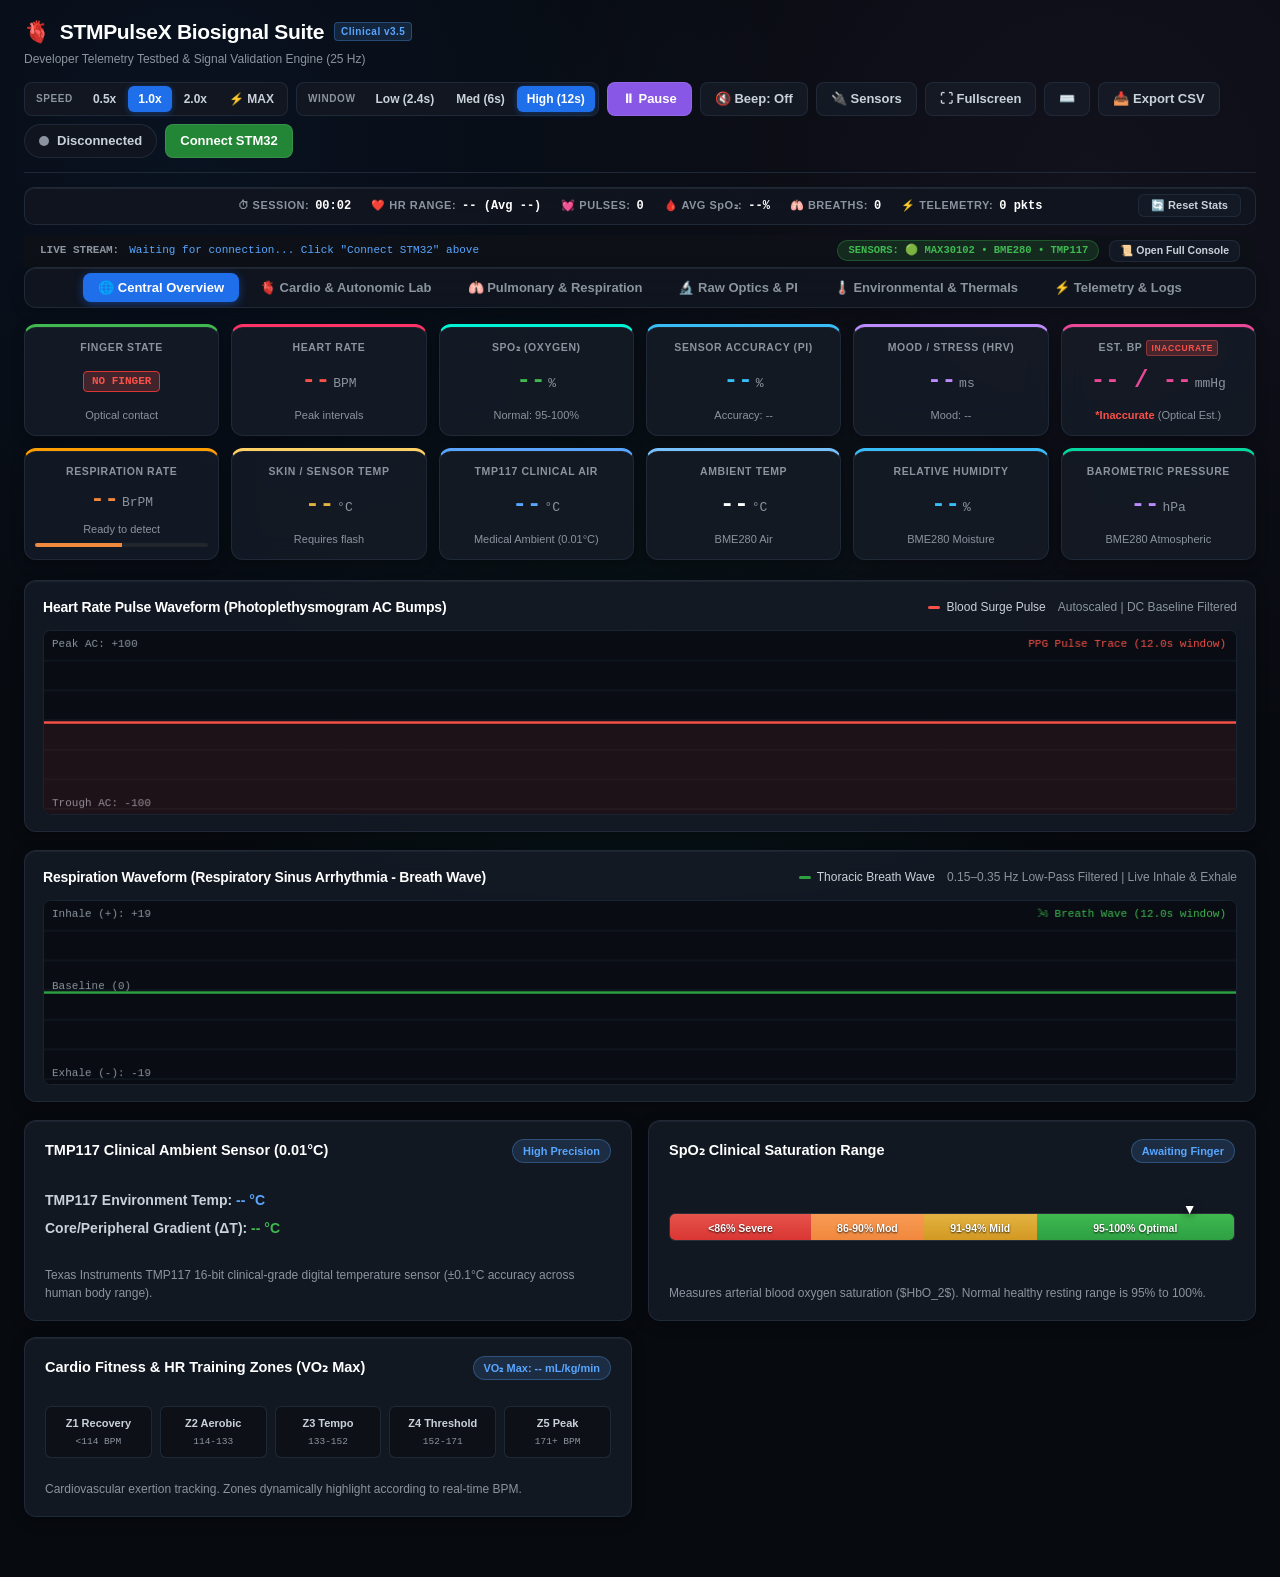
==== commit b7f4f52b: "feat: add web dashboard, charts, and DSP signal processing modules for STM32 telemetry" ====
--- a/STMPulseX_Debug_Web/index.html
+++ b/STMPulseX_Debug_Web/index.html
@@ -4,8 +4,8 @@
   <meta charset="UTF-8">
   <meta name="viewport" content="width=device-width, initial-scale=1.0">
   <title>STMPulseX — Developer Biosignal Suite & Diagnostic Testbed</title>
-  <link rel="stylesheet" href="css/main.css?v=3.8">
-  <link rel="stylesheet" href="css/components.css?v=3.8">
+  <link rel="stylesheet" href="css/main.css?v=4.1">
+  <link rel="stylesheet" href="css/components.css?v=4.1">
 </head>
 <body>
 
@@ -528,10 +528,10 @@
   </div>
 
   <!-- Modular Scripts -->
-  <script src="js/audio.js?v=3.8"></script>
-  <script src="js/export.js?v=3.8"></script>
-  <script src="js/charts.js?v=3.8"></script>
-  <script src="js/dsp.js?v=3.8"></script>
-  <script src="js/app.js?v=3.8"></script>
+  <script src="js/audio.js?v=4.1"></script>
+  <script src="js/export.js?v=4.1"></script>
+  <script src="js/charts.js?v=4.1"></script>
+  <script src="js/dsp.js?v=4.1"></script>
+  <script src="js/app.js?v=4.1"></script>
 </body>
 </html>
